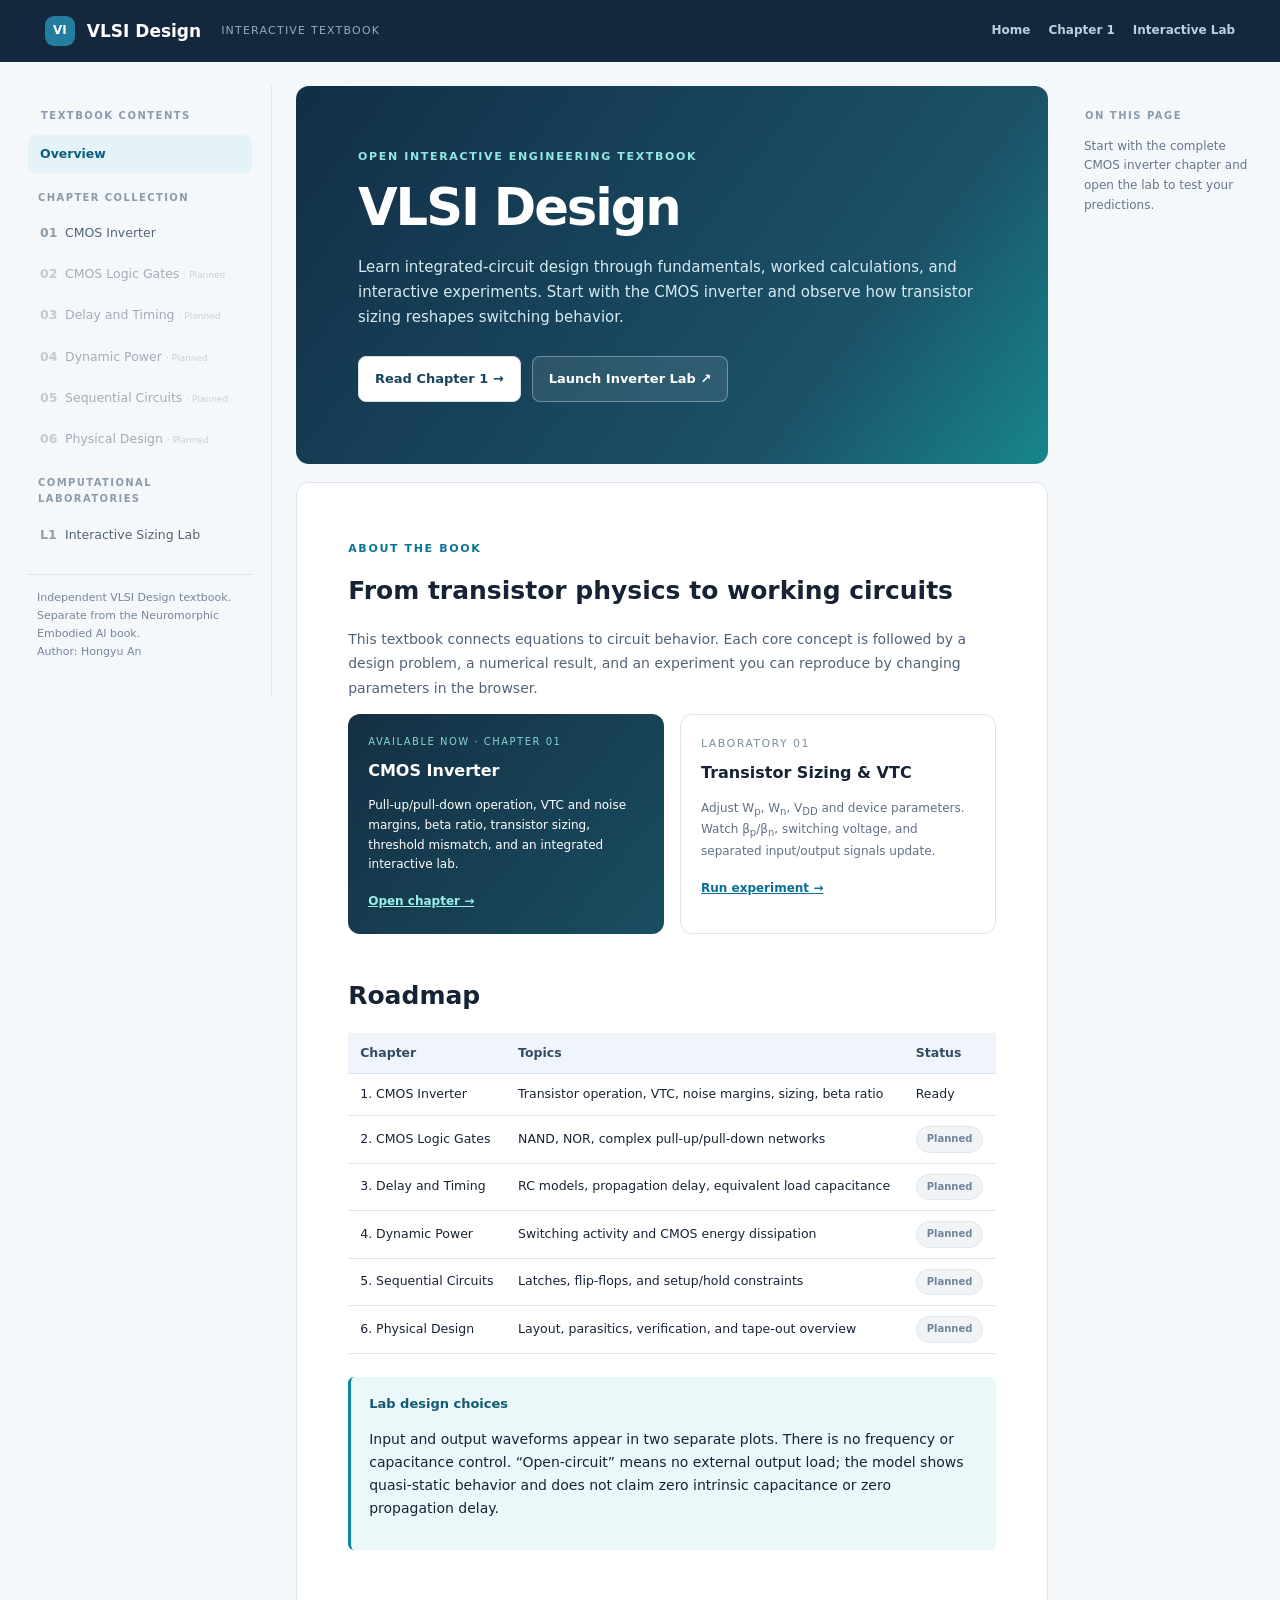
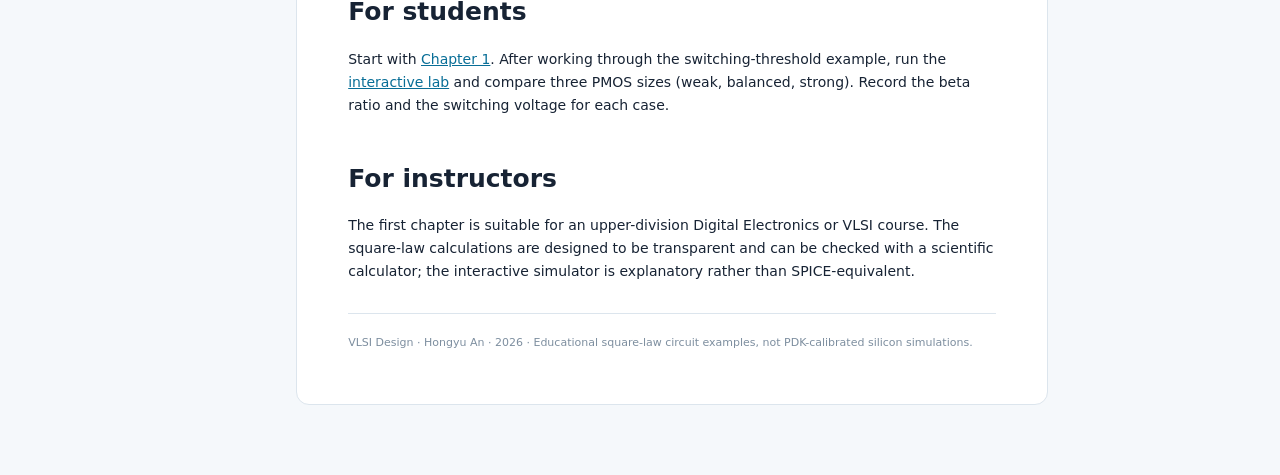
==== index.html @ e8bb067f "Publish CMOS Inverter interactive textbook and Pages deployment workflow" ====
<!doctype html><html lang="en"><head><meta charset="utf-8"><meta name="viewport" content="width=device-width, initial-scale=1"><meta name="description" content="VLSI Design: a free, interactive textbook by Hongyu An. CMOS inverter fundamentals, transistor sizing, VTC, and an interactive lab."><title>VLSI Design</title><link rel="stylesheet" href="assets/book.css"></head><body><header class="site-head"><a class="brand" href="index.html"><span class="logo">VI</span>VLSI Design</a><span class="strap">Interactive Textbook</span><nav class="topnav"><a href="index.html">Home</a><a href="chapters/01-cmos-inverter.html">Chapter 1</a><a href="labs/cmos-inverter.html">Interactive Lab</a></nav></header><div class="shell"><nav class="sidebar" aria-label="Book chapters"><div class="eyebrow">Textbook Contents</div><div class="book-nav"><a class="active" href="index.html">Overview</a><div class="nav-label">Chapter collection</div><a class="" href="chapters/01-cmos-inverter.html"><span class="nav-number">01</span>CMOS Inverter</a><a class="disabled" title="Planned chapter"><span class="nav-number">02</span>CMOS Logic Gates <span style="font-size:9px;color:#9ba8b7">· Planned</span></a><a class="disabled" title="Planned chapter"><span class="nav-number">03</span>Delay and Timing <span style="font-size:9px;color:#9ba8b7">· Planned</span></a><a class="disabled" title="Planned chapter"><span class="nav-number">04</span>Dynamic Power <span style="font-size:9px;color:#9ba8b7">· Planned</span></a><a class="disabled" title="Planned chapter"><span class="nav-number">05</span>Sequential Circuits <span style="font-size:9px;color:#9ba8b7">· Planned</span></a><a class="disabled" title="Planned chapter"><span class="nav-number">06</span>Physical Design <span style="font-size:9px;color:#9ba8b7">· Planned</span></a><div class="nav-label">Computational laboratories</div><a class="" href="labs/cmos-inverter.html"><span class="nav-number">L1</span>Interactive Sizing Lab</a></div><div class="side-note">Independent VLSI Design textbook. Separate from the Neuromorphic Embodied AI book.<br>Author: Hongyu An</div></nav><main class="content">
<section class="hero"><div class="eyebrow">Open interactive engineering textbook</div><h1>VLSI Design</h1><p>Learn integrated-circuit design through fundamentals, worked calculations, and interactive experiments. Start with the CMOS inverter and observe how transistor sizing reshapes switching behavior.</p><div class="hero-actions"><a class="link-button light" href="chapters/01-cmos-inverter.html">Read Chapter 1 →</a><a class="link-button soft" href="labs/cmos-inverter.html">Launch Inverter Lab ↗</a></div></section>
<section class="paper" style="margin-top:18px"><span class="eyebrow">About the book</span><h2 style="margin-top:10px">From transistor physics to working circuits</h2><p class="lead">This textbook connects equations to circuit behavior. Each core concept is followed by a design problem, a numerical result, and an experiment you can reproduce by changing parameters in the browser.</p>
<div class="columns"><div class="topic-card accent-card"><div class="tag">AVAILABLE NOW · CHAPTER 01</div><h3>CMOS Inverter</h3><p>Pull-up/pull-down operation, VTC and noise margins, beta ratio, transistor sizing, threshold mismatch, and an integrated interactive lab.</p><a href="chapters/01-cmos-inverter.html">Open chapter →</a></div><div class="topic-card"><div class="label">LABORATORY 01</div><h3>Transistor Sizing &amp; VTC</h3><p>Adjust W<sub>p</sub>, W<sub>n</sub>, V<sub>DD</sub> and device parameters. Watch β<sub>p</sub>/β<sub>n</sub>, switching voltage, and separated input/output signals update.</p><a href="labs/cmos-inverter.html">Run experiment →</a></div></div>
<h2>Roadmap</h2><table><thead><tr><th>Chapter</th><th>Topics</th><th>Status</th></tr></thead><tbody><tr><td>1. CMOS Inverter</td><td>Transistor operation, VTC, noise margins, sizing, beta ratio</td><td><span class="current">Ready</span></td></tr><tr><td>2. CMOS Logic Gates</td><td>NAND, NOR, complex pull-up/pull-down networks</td><td><span class="pill pending">Planned</span></td></tr><tr><td>3. Delay and Timing</td><td>RC models, propagation delay, equivalent load capacitance</td><td><span class="pill pending">Planned</span></td></tr><tr><td>4. Dynamic Power</td><td>Switching activity and CMOS energy dissipation</td><td><span class="pill pending">Planned</span></td></tr><tr><td>5. Sequential Circuits</td><td>Latches, flip-flops, and setup/hold constraints</td><td><span class="pill pending">Planned</span></td></tr><tr><td>6. Physical Design</td><td>Layout, parasitics, verification, and tape-out overview</td><td><span class="pill pending">Planned</span></td></tr></tbody></table>
<div class="callout"><strong>Lab design choices</strong><p>Input and output waveforms appear in two separate plots. There is no frequency or capacitance control. “Open-circuit” means no external output load; the model shows quasi-static behavior and does not claim zero intrinsic capacitance or zero propagation delay.</p></div>
<h2>For students</h2><p>Start with <a href="chapters/01-cmos-inverter.html">Chapter 1</a>. After working through the switching-threshold example, run the <a href="labs/cmos-inverter.html">interactive lab</a> and compare three PMOS sizes (weak, balanced, strong). Record the beta ratio and the switching voltage for each case.</p>
<h2>For instructors</h2><p>The first chapter is suitable for an upper-division Digital Electronics or VLSI course. The square-law calculations are designed to be transparent and can be checked with a scientific calculator; the interactive simulator is explanatory rather than SPICE-equivalent.</p>
<div class="footer">VLSI Design · Hongyu An · 2026 · Educational square-law circuit examples, not PDK-calibrated silicon simulations.</div></section></main><aside class="page-toc"><div class="eyebrow">On this page</div><p class="muted" style="font-size:12px;padding-left:12px">Start with the complete CMOS inverter chapter and open the lab to test your predictions.</p></aside></div></body></html>
---- assets/book.css ----
:root{--ink:#172334;--muted:#66768b;--line:#dce5ed;--navy:#13283e;--accent:#0b7495;--blue:#2563eb;--bg:#f5f8fb;--max:1510px}
*{box-sizing:border-box}html{scroll-behavior:smooth}body{margin:0;background:var(--bg);color:var(--ink);font-family:Inter,ui-sans-serif,system-ui,-apple-system,Segoe UI,Arial,sans-serif;line-height:1.65}a{color:#086e97}button{font-family:inherit;cursor:pointer}
header.site-head{height:62px;background:var(--navy);color:#fff;display:flex;align-items:center;gap:20px;padding:0 clamp(17px,3.5vw,52px);position:sticky;top:0;z-index:30}header .brand{text-decoration:none;color:#fff;display:flex;gap:12px;align-items:center;font-size:17px;font-weight:780}header .logo{width:30px;height:30px;background:#237d9e;border-radius:9px;display:grid;place-items:center;color:white;font-size:12px}header .strap{color:#91adbf;font-size:11px;letter-spacing:.11em;text-transform:uppercase}header .topnav{margin-left:auto;display:flex;gap:18px}header .topnav a{color:#b9d1dd;font-size:12px;font-weight:650;text-decoration:none}
.shell{max-width:var(--max);margin:auto;display:grid;grid-template-columns:244px minmax(0,1fr) 180px;gap:24px;padding:24px 28px 70px}.sidebar{border-right:1px solid var(--line);padding:10px 19px 20px 0;position:sticky;top:85px;align-self:start;max-height:calc(100vh - 105px);overflow:auto}.sidebar .eyebrow,.page-toc .eyebrow{font-size:10px;text-transform:uppercase;color:#8a9bad;letter-spacing:.15em;font-weight:850;padding-left:13px;margin:12px 0 10px}.book-nav{display:flex;flex-direction:column;gap:3px}.book-nav a{font-size:12.5px;color:#516375;text-decoration:none;padding:10px 12px;border-radius:8px;line-height:1.45}.book-nav a.active{color:#0a5f81;background:#e4f3f7;font-weight:780}.book-nav a.disabled{opacity:.5;cursor:default}.nav-number{display:inline-block;min-width:25px;font-weight:750;color:#8e9fae}.nav-label{font-size:10px;color:#8c9baa;margin:14px 10px 5px;text-transform:uppercase;font-weight:800;letter-spacing:.14em}.side-note{border-top:1px solid var(--line);font-size:11px;color:#75869b;margin-top:20px;padding:14px 9px}.page-toc{position:sticky;top:85px;align-self:start;padding:10px 0;max-height:calc(100vh - 105px);overflow:auto}.page-toc a{display:block;color:#78889b;text-decoration:none;font-size:11.5px;padding:7px 7px 7px 12px;border-left:2px solid #dde5eb}
.content{min-width:0}.paper{background:#fff;border:1px solid var(--line);border-radius:13px;padding:clamp(24px,4vw,56px)}.eyebrow{color:var(--accent);font-size:11px;letter-spacing:.15em;text-transform:uppercase;font-weight:850}.content h1{font-size:clamp(29px,3.2vw,44px);letter-spacing:-.04em;line-height:1.17;margin:12px 0 17px}.content h2{margin:41px 0 15px;font-size:25px;scroll-margin-top:90px}.content h3{font-size:18px;margin:26px 0 11px}.lead{font-size:17px;line-height:1.75;color:#516378}.content p{font-size:14px}.content li{font-size:13.5px;margin-bottom:7px}.muted{color:var(--muted)}.label{font-size:11px;letter-spacing:.13em;text-transform:uppercase;color:#7890a0}.pill{display:inline-block;background:#eaf7f2;color:#067a63;border:1px solid #d0ecdf;border-radius:30px;padding:4px 10px;font-size:10px;font-weight:800}.pending{background:#f1f4f7;color:#718398;border-color:#dfe6ed}.callout{background:#ebf8fa;border-left:3px solid #0b87a2;padding:16px 18px;border-radius:6px;margin:23px 0;font-size:13px}.callout strong{display:block;color:#125a70}.note{background:#f7f9fb;border:1px solid var(--line);padding:15px 18px;border-radius:10px;margin:22px 0}.columns{display:grid;grid-template-columns:1fr 1fr;gap:16px}.topic-card{background:#fff;border:1px solid var(--line);border-radius:12px;padding:20px}.topic-card h3{font-size:16px;margin:7px 0}.topic-card p{color:#617185;font-size:12px}.topic-card a{font-weight:750;font-size:12px}.accent-card{background:linear-gradient(130deg,#152f44,#194e60);color:white;border:0}.accent-card h3,.accent-card p{color:#fff}.accent-card .tag{color:#80d6d4;font-size:10px;letter-spacing:.15em}.accent-card a{color:#98f0e9}
table{width:100%;border-collapse:collapse;margin:17px 0 23px;font-size:12.5px}thead{background:#eff5fa}th{text-align:left;color:#324c61}th,td{padding:10px 12px;border-bottom:1px solid var(--line)}.mathbox{margin:20px 0;background:#f7fafc;padding:15px 14px;border:1px solid var(--line);border-radius:9px;overflow-x:auto}.mathbox math{font-family:Cambria Math,STIX Two Math,serif;font-size:18px;display:block;white-space:nowrap}.mathbox .equation-id{font-size:10px;color:#8091a4;text-align:right}.mathline{font-family:Cambria Math,Georgia,serif;font-size:20px;color:#20364b;line-height:2;white-space:nowrap;overflow:auto}.formula-actions{display:flex;align-items:center;justify-content:space-between;gap:12px}.small-btn{padding:7px 9px;background:white;color:#096d8a;border:1px solid #c7dce6;border-radius:7px;font-size:11px;font-weight:750}.stat-row{display:grid;grid-template-columns:repeat(3,1fr);gap:11px}.stat{background:white;border:1px solid #d6e4ea;border-radius:11px;padding:14px}.stat .n{font-size:23px;color:#0d647f;font-weight:830}.stat .k{font-size:10px;color:#667b8e;font-weight:700}.schematic{max-width:460px;width:100%;height:auto;display:block;margin:0 auto}.activity{border:1px solid #ccdee7;border-radius:13px;background:#fff;overflow:hidden;margin:22px 0}.activity-head{background:#e8f4f8;padding:15px 20px;display:flex;justify-content:space-between;align-items:center}.activity-head h3{margin:0;font-size:15px}.activity iframe{width:100%;height:930px;border:0;display:block;background:#fff}.refs{border-top:1px solid var(--line);padding-top:16px;font-size:12px;color:#6b7989}.footer{font-size:11px;color:#7d8e9f;margin-top:30px;padding-top:20px;border-top:1px solid var(--line)}.link-button{display:inline-flex;align-items:center;gap:8px;padding:11px 16px;background:#0b7390;color:#fff;text-decoration:none;font-weight:760;font-size:13px;border-radius:8px}.link-button.light{background:#edf4f8;color:#165770;border:1px solid #d2e1eb}.hero{background:linear-gradient(127deg,#122e46,#1b5268 72%,#17868d);border-radius:13px;padding:clamp(30px,5vw,62px);color:white}.hero .eyebrow{color:#95e7e3}.hero h1{font-size:clamp(32px,4vw,53px)}.hero p{color:#d6eaf0;font-size:15px}.hero-actions{display:flex;gap:11px;flex-wrap:wrap;margin-top:27px}.hero .light{background:white;color:#17445c}.hero .soft{background:#ffffff18;color:white;border:1px solid #ffffff54}
@media(max-width:1100px){.shell{grid-template-columns:220px minmax(0,1fr);padding:20px}.page-toc{display:none}.columns{grid-template-columns:1fr}.activity iframe{height:1110px}}@media(max-width:750px){header .strap,header .topnav{display:none}.shell{display:block;padding:12px}.sidebar{position:static;max-height:none;overflow:visible;border:0;margin-bottom:10px;padding:0}.book-nav{flex-direction:row;overflow-x:auto;white-space:nowrap}.book-nav .nav-label,.sidebar .eyebrow,.side-note{display:none}.paper{padding:20px}.activity iframe{height:1490px}.stat-row{grid-template-columns:1fr}.hero{padding:28px 22px}}
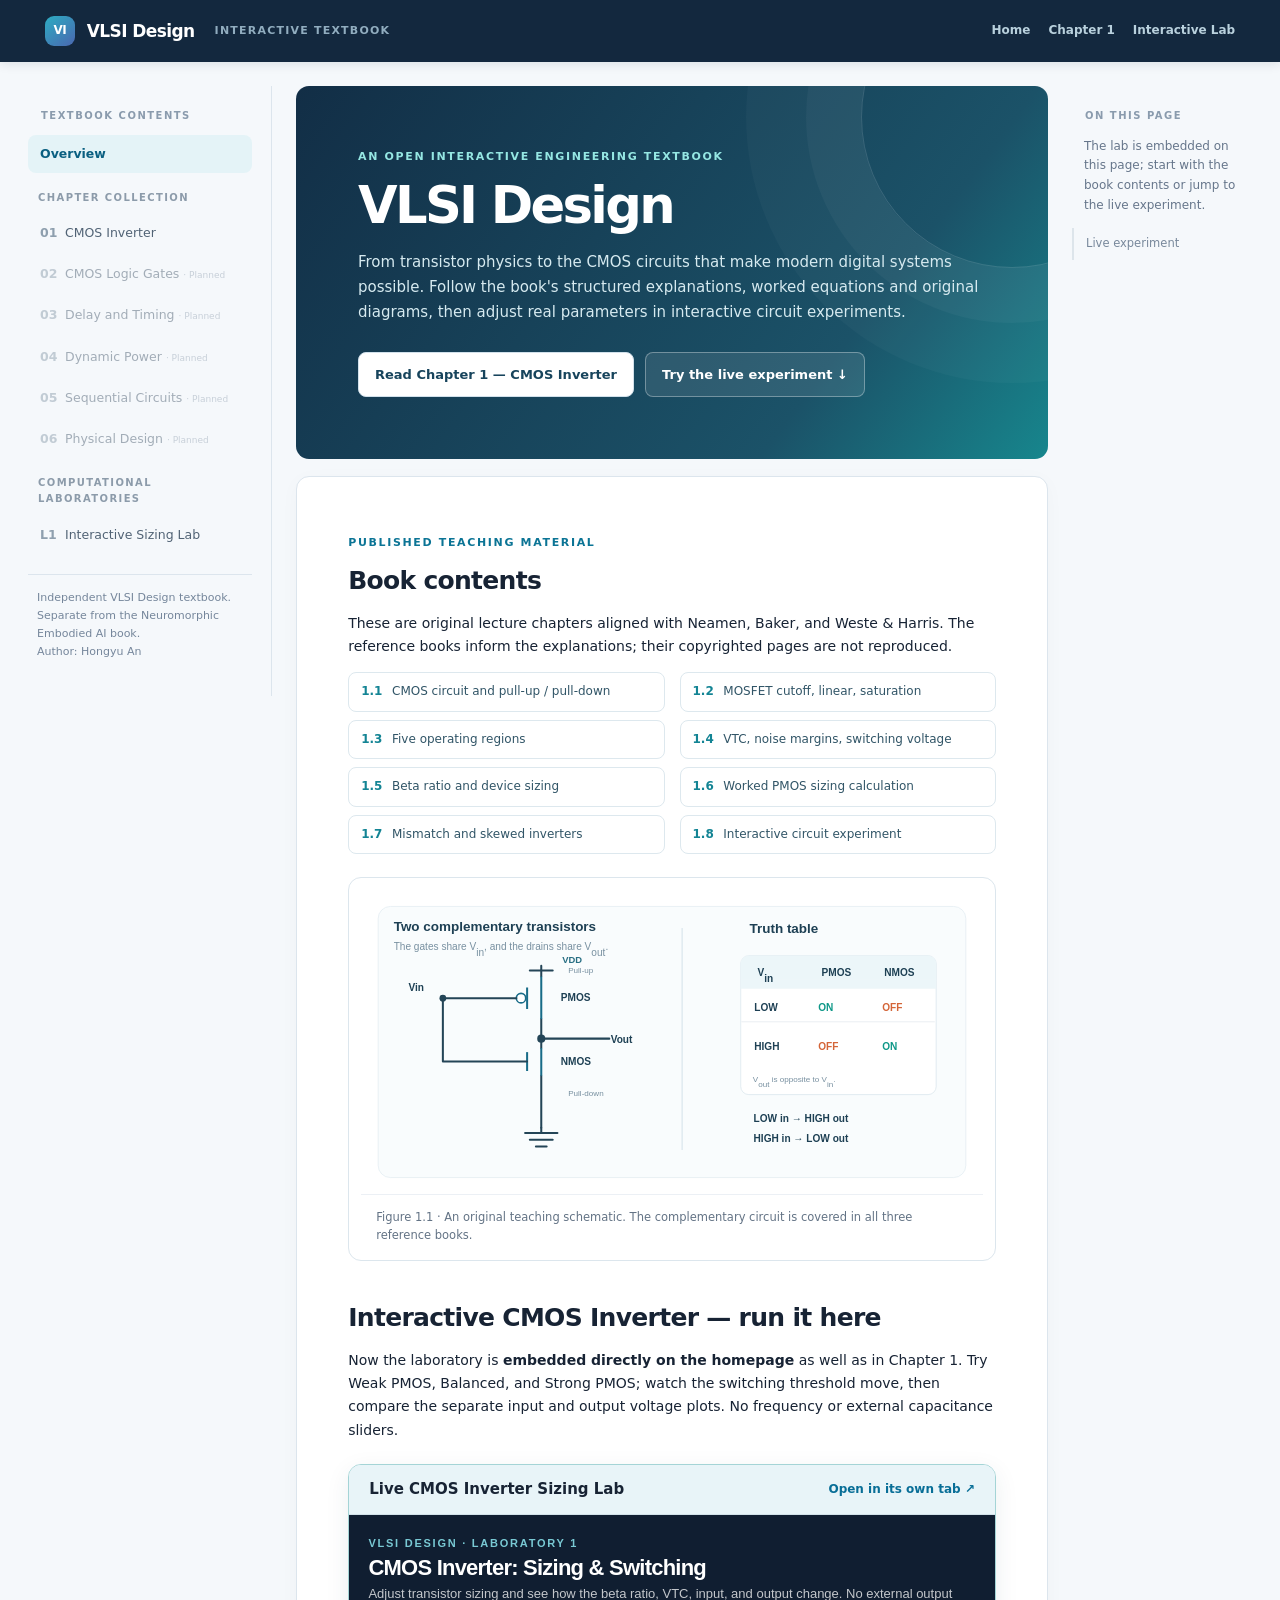
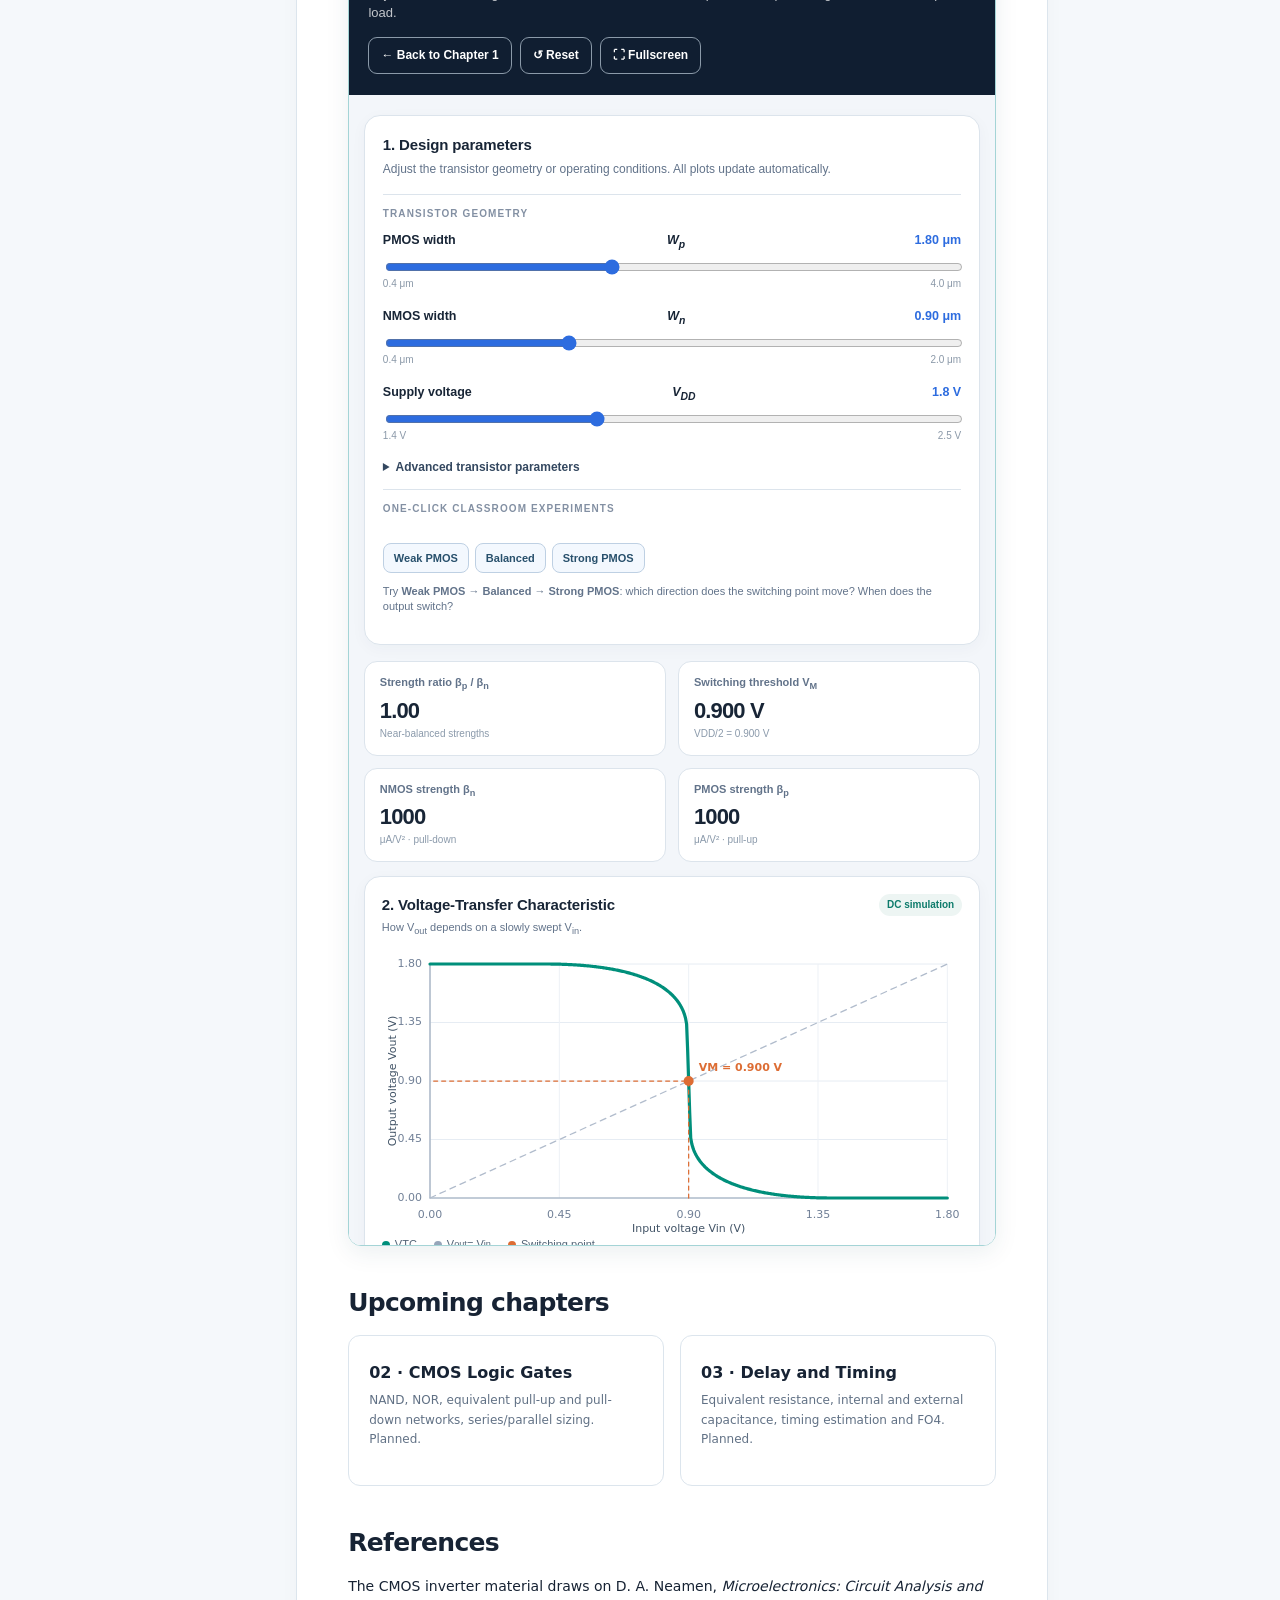
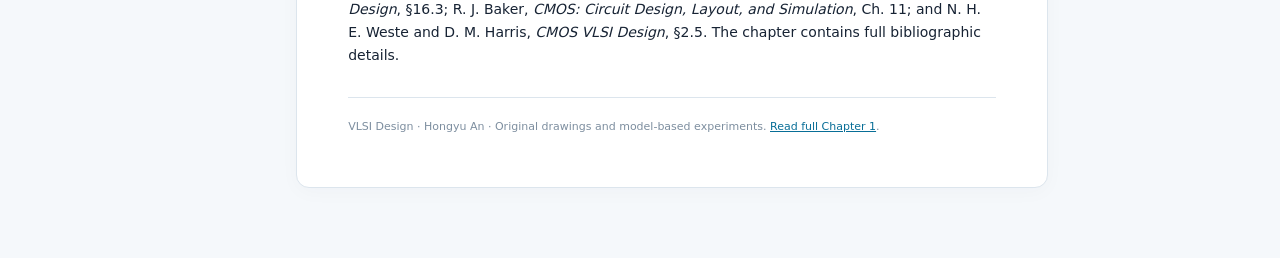
==== commit 60b38096: "Expand CMOS Inverter chapter from three references with original figures and inline interactive lab" ====
--- a/index.html
+++ b/index.html
@@ -1,9 +1,8 @@
-<!doctype html><html lang="en"><head><meta charset="utf-8"><meta name="viewport" content="width=device-width, initial-scale=1"><meta name="description" content="VLSI Design: a free, interactive textbook by Hongyu An. CMOS inverter fundamentals, transistor sizing, VTC, and an interactive lab."><title>VLSI Design</title><link rel="stylesheet" href="assets/book.css"></head><body><header class="site-head"><a class="brand" href="index.html"><span class="logo">VI</span>VLSI Design</a><span class="strap">Interactive Textbook</span><nav class="topnav"><a href="index.html">Home</a><a href="chapters/01-cmos-inverter.html">Chapter 1</a><a href="labs/cmos-inverter.html">Interactive Lab</a></nav></header><div class="shell"><nav class="sidebar" aria-label="Book chapters"><div class="eyebrow">Textbook Contents</div><div class="book-nav"><a class="active" href="index.html">Overview</a><div class="nav-label">Chapter collection</div><a class="" href="chapters/01-cmos-inverter.html"><span class="nav-number">01</span>CMOS Inverter</a><a class="disabled" title="Planned chapter"><span class="nav-number">02</span>CMOS Logic Gates <span style="font-size:9px;color:#9ba8b7">· Planned</span></a><a class="disabled" title="Planned chapter"><span class="nav-number">03</span>Delay and Timing <span style="font-size:9px;color:#9ba8b7">· Planned</span></a><a class="disabled" title="Planned chapter"><span class="nav-number">04</span>Dynamic Power <span style="font-size:9px;color:#9ba8b7">· Planned</span></a><a class="disabled" title="Planned chapter"><span class="nav-number">05</span>Sequential Circuits <span style="font-size:9px;color:#9ba8b7">· Planned</span></a><a class="disabled" title="Planned chapter"><span class="nav-number">06</span>Physical Design <span style="font-size:9px;color:#9ba8b7">· Planned</span></a><div class="nav-label">Computational laboratories</div><a class="" href="labs/cmos-inverter.html"><span class="nav-number">L1</span>Interactive Sizing Lab</a></div><div class="side-note">Independent VLSI Design textbook. Separate from the Neuromorphic Embodied AI book.<br>Author: Hongyu An</div></nav><main class="content">
-<section class="hero"><div class="eyebrow">Open interactive engineering textbook</div><h1>VLSI Design</h1><p>Learn integrated-circuit design through fundamentals, worked calculations, and interactive experiments. Start with the CMOS inverter and observe how transistor sizing reshapes switching behavior.</p><div class="hero-actions"><a class="link-button light" href="chapters/01-cmos-inverter.html">Read Chapter 1 →</a><a class="link-button soft" href="labs/cmos-inverter.html">Launch Inverter Lab ↗</a></div></section>
-<section class="paper" style="margin-top:18px"><span class="eyebrow">About the book</span><h2 style="margin-top:10px">From transistor physics to working circuits</h2><p class="lead">This textbook connects equations to circuit behavior. Each core concept is followed by a design problem, a numerical result, and an experiment you can reproduce by changing parameters in the browser.</p>
-<div class="columns"><div class="topic-card accent-card"><div class="tag">AVAILABLE NOW · CHAPTER 01</div><h3>CMOS Inverter</h3><p>Pull-up/pull-down operation, VTC and noise margins, beta ratio, transistor sizing, threshold mismatch, and an integrated interactive lab.</p><a href="chapters/01-cmos-inverter.html">Open chapter →</a></div><div class="topic-card"><div class="label">LABORATORY 01</div><h3>Transistor Sizing &amp; VTC</h3><p>Adjust W<sub>p</sub>, W<sub>n</sub>, V<sub>DD</sub> and device parameters. Watch β<sub>p</sub>/β<sub>n</sub>, switching voltage, and separated input/output signals update.</p><a href="labs/cmos-inverter.html">Run experiment →</a></div></div>
-<h2>Roadmap</h2><table><thead><tr><th>Chapter</th><th>Topics</th><th>Status</th></tr></thead><tbody><tr><td>1. CMOS Inverter</td><td>Transistor operation, VTC, noise margins, sizing, beta ratio</td><td><span class="current">Ready</span></td></tr><tr><td>2. CMOS Logic Gates</td><td>NAND, NOR, complex pull-up/pull-down networks</td><td><span class="pill pending">Planned</span></td></tr><tr><td>3. Delay and Timing</td><td>RC models, propagation delay, equivalent load capacitance</td><td><span class="pill pending">Planned</span></td></tr><tr><td>4. Dynamic Power</td><td>Switching activity and CMOS energy dissipation</td><td><span class="pill pending">Planned</span></td></tr><tr><td>5. Sequential Circuits</td><td>Latches, flip-flops, and setup/hold constraints</td><td><span class="pill pending">Planned</span></td></tr><tr><td>6. Physical Design</td><td>Layout, parasitics, verification, and tape-out overview</td><td><span class="pill pending">Planned</span></td></tr></tbody></table>
-<div class="callout"><strong>Lab design choices</strong><p>Input and output waveforms appear in two separate plots. There is no frequency or capacitance control. “Open-circuit” means no external output load; the model shows quasi-static behavior and does not claim zero intrinsic capacitance or zero propagation delay.</p></div>
-<h2>For students</h2><p>Start with <a href="chapters/01-cmos-inverter.html">Chapter 1</a>. After working through the switching-threshold example, run the <a href="labs/cmos-inverter.html">interactive lab</a> and compare three PMOS sizes (weak, balanced, strong). Record the beta ratio and the switching voltage for each case.</p>
-<h2>For instructors</h2><p>The first chapter is suitable for an upper-division Digital Electronics or VLSI course. The square-law calculations are designed to be transparent and can be checked with a scientific calculator; the interactive simulator is explanatory rather than SPICE-equivalent.</p>
-<div class="footer">VLSI Design · Hongyu An · 2026 · Educational square-law circuit examples, not PDK-calibrated silicon simulations.</div></section></main><aside class="page-toc"><div class="eyebrow">On this page</div><p class="muted" style="font-size:12px;padding-left:12px">Start with the complete CMOS inverter chapter and open the lab to test your predictions.</p></aside></div></body></html>+<!doctype html><html lang="en"><head><meta charset="utf-8"><meta name="viewport" content="width=device-width, initial-scale=1"><meta name="description" content="VLSI Design: a free, interactive textbook by Hongyu An. CMOS inverter fundamentals, transistor sizing, VTC, and an interactive lab."><title>VLSI Design</title><link rel="stylesheet" href="assets/book.css"></head><body><header class="site-head"><a class="brand" href="index.html"><span class="logo">VI</span>VLSI Design</a><span class="strap">Interactive Textbook</span><nav class="topnav"><a href="index.html">Home</a><a href="chapters/01-cmos-inverter.html">Chapter 1</a><a href="labs/cmos-inverter.html">Interactive Lab</a></nav></header><div class="shell"><nav class="sidebar" aria-label="Book chapters"><div class="eyebrow">Textbook Contents</div><div class="book-nav"><a class="active" href="index.html">Overview</a><div class="nav-label">Chapter collection</div><a class="" href="chapters/01-cmos-inverter.html"><span class="nav-number">01</span>CMOS Inverter</a><a class="disabled" title="Planned chapter"><span class="nav-number">02</span>CMOS Logic Gates <span style="font-size:9px;color:#9ba8b7">· Planned</span></a><a class="disabled" title="Planned chapter"><span class="nav-number">03</span>Delay and Timing <span style="font-size:9px;color:#9ba8b7">· Planned</span></a><a class="disabled" title="Planned chapter"><span class="nav-number">04</span>Dynamic Power <span style="font-size:9px;color:#9ba8b7">· Planned</span></a><a class="disabled" title="Planned chapter"><span class="nav-number">05</span>Sequential Circuits <span style="font-size:9px;color:#9ba8b7">· Planned</span></a><a class="disabled" title="Planned chapter"><span class="nav-number">06</span>Physical Design <span style="font-size:9px;color:#9ba8b7">· Planned</span></a><div class="nav-label">Computational laboratories</div><a class="" href="labs/cmos-inverter.html"><span class="nav-number">L1</span>Interactive Sizing Lab</a></div><div class="side-note">Independent VLSI Design textbook. Separate from the Neuromorphic Embodied AI book.<br>Author: Hongyu An</div></nav><main class="content"><div class="hero"><div class="eyebrow">An open interactive engineering textbook</div><h1>VLSI Design</h1><p>From transistor physics to the CMOS circuits that make modern digital systems possible. Follow the book's structured explanations, worked equations and original diagrams, then adjust real parameters in interactive circuit experiments.</p><div class="hero-actions"><a class="link-button light" href="chapters/01-cmos-inverter.html">Read Chapter 1 — CMOS Inverter</a><a class="link-button soft" href="#live-lab">Try the live experiment ↓</a></div></div>
+<section class="paper" style="margin-top:17px"><span class="eyebrow">Published teaching material</span><h2 style="margin-top:10px">Book contents</h2><p>These are original lecture chapters aligned with Neamen, Baker, and Weste &amp; Harris. The reference books inform the explanations; their copyrighted pages are not reproduced.</p>
+<div class="contents-cards"><a class="subject-link" href="chapters/01-cmos-inverter.html#logic"><span>1.1</span> CMOS circuit and pull-up / pull-down</a><a class="subject-link" href="chapters/01-cmos-inverter.html#model"><span>1.2</span> MOSFET cutoff, linear, saturation</a><a class="subject-link" href="chapters/01-cmos-inverter.html#regions"><span>1.3</span> Five operating regions</a><a class="subject-link" href="chapters/01-cmos-inverter.html#vtc"><span>1.4</span> VTC, noise margins, switching voltage</a><a class="subject-link" href="chapters/01-cmos-inverter.html#sizing"><span>1.5</span> Beta ratio and device sizing</a><a class="subject-link" href="chapters/01-cmos-inverter.html#worked"><span>1.6</span> Worked PMOS sizing calculation</a><a class="subject-link" href="chapters/01-cmos-inverter.html#skew"><span>1.7</span> Mismatch and skewed inverters</a><a class="subject-link" href="chapters/01-cmos-inverter.html#lab"><span>1.8</span> Interactive circuit experiment</a></div>
+<figure class="textbook-figure"><img src="assets/figures/fig-1-cmos-schematic.svg" alt="Original CMOS inverter schematic with truth table" loading="eager"><figcaption>Figure 1.1 · An original teaching schematic. The complementary circuit is covered in all three reference books.</figcaption></figure>
+<h2 id="live-lab">Interactive CMOS Inverter — run it here</h2><p>Now the laboratory is <b>embedded directly on the homepage</b> as well as in Chapter 1. Try Weak PMOS, Balanced, and Strong PMOS; watch the switching threshold move, then compare the separate input and output voltage plots. No frequency or external capacitance sliders.</p>
+<div class="activity activity-expanded"><div class="activity-head"><h3>Live CMOS Inverter Sizing Lab</h3><a href="labs/cmos-inverter.html" target="_blank" rel="noopener">Open in its own tab ↗</a></div><iframe src="labs/cmos-inverter.html" loading="eager" title="Embedded live CMOS inverter lab" scrolling="yes" allowfullscreen></iframe></div>
+<h2>Upcoming chapters</h2><div class="columns"><div class="topic-card"><h3>02 · CMOS Logic Gates</h3><p>NAND, NOR, equivalent pull-up and pull-down networks, series/parallel sizing. Planned.</p></div><div class="topic-card"><h3>03 · Delay and Timing</h3><p>Equivalent resistance, internal and external capacitance, timing estimation and FO4. Planned.</p></div></div>
+<h2>References</h2><p>The CMOS inverter material draws on D. A. Neamen, <i>Microelectronics: Circuit Analysis and Design</i>, §16.3; R. J. Baker, <i>CMOS: Circuit Design, Layout, and Simulation</i>, Ch. 11; and N. H. E. Weste and D. M. Harris, <i>CMOS VLSI Design</i>, §2.5. The chapter contains full bibliographic details.</p><div class="footer">VLSI Design · Hongyu An · Original drawings and model-based experiments. <a href="chapters/01-cmos-inverter.html">Read full Chapter 1</a>.</div></section></main><aside class="page-toc"><div class="eyebrow">On this page</div><p class="muted" style="font-size:12px;padding-left:12px">The lab is embedded on this page; start with the book contents or jump to the live experiment.</p><a href="#live-lab">Live experiment</a></aside></div></body></html>
--- a/assets/book.css
+++ b/assets/book.css
@@ -1,7 +1,21 @@
-:root{--ink:#172334;--muted:#66768b;--line:#dce5ed;--navy:#13283e;--accent:#0b7495;--blue:#2563eb;--bg:#f5f8fb;--max:1510px}
-*{box-sizing:border-box}html{scroll-behavior:smooth}body{margin:0;background:var(--bg);color:var(--ink);font-family:Inter,ui-sans-serif,system-ui,-apple-system,Segoe UI,Arial,sans-serif;line-height:1.65}a{color:#086e97}button{font-family:inherit;cursor:pointer}
-header.site-head{height:62px;background:var(--navy);color:#fff;display:flex;align-items:center;gap:20px;padding:0 clamp(17px,3.5vw,52px);position:sticky;top:0;z-index:30}header .brand{text-decoration:none;color:#fff;display:flex;gap:12px;align-items:center;font-size:17px;font-weight:780}header .logo{width:30px;height:30px;background:#237d9e;border-radius:9px;display:grid;place-items:center;color:white;font-size:12px}header .strap{color:#91adbf;font-size:11px;letter-spacing:.11em;text-transform:uppercase}header .topnav{margin-left:auto;display:flex;gap:18px}header .topnav a{color:#b9d1dd;font-size:12px;font-weight:650;text-decoration:none}
-.shell{max-width:var(--max);margin:auto;display:grid;grid-template-columns:244px minmax(0,1fr) 180px;gap:24px;padding:24px 28px 70px}.sidebar{border-right:1px solid var(--line);padding:10px 19px 20px 0;position:sticky;top:85px;align-self:start;max-height:calc(100vh - 105px);overflow:auto}.sidebar .eyebrow,.page-toc .eyebrow{font-size:10px;text-transform:uppercase;color:#8a9bad;letter-spacing:.15em;font-weight:850;padding-left:13px;margin:12px 0 10px}.book-nav{display:flex;flex-direction:column;gap:3px}.book-nav a{font-size:12.5px;color:#516375;text-decoration:none;padding:10px 12px;border-radius:8px;line-height:1.45}.book-nav a.active{color:#0a5f81;background:#e4f3f7;font-weight:780}.book-nav a.disabled{opacity:.5;cursor:default}.nav-number{display:inline-block;min-width:25px;font-weight:750;color:#8e9fae}.nav-label{font-size:10px;color:#8c9baa;margin:14px 10px 5px;text-transform:uppercase;font-weight:800;letter-spacing:.14em}.side-note{border-top:1px solid var(--line);font-size:11px;color:#75869b;margin-top:20px;padding:14px 9px}.page-toc{position:sticky;top:85px;align-self:start;padding:10px 0;max-height:calc(100vh - 105px);overflow:auto}.page-toc a{display:block;color:#78889b;text-decoration:none;font-size:11.5px;padding:7px 7px 7px 12px;border-left:2px solid #dde5eb}
-.content{min-width:0}.paper{background:#fff;border:1px solid var(--line);border-radius:13px;padding:clamp(24px,4vw,56px)}.eyebrow{color:var(--accent);font-size:11px;letter-spacing:.15em;text-transform:uppercase;font-weight:850}.content h1{font-size:clamp(29px,3.2vw,44px);letter-spacing:-.04em;line-height:1.17;margin:12px 0 17px}.content h2{margin:41px 0 15px;font-size:25px;scroll-margin-top:90px}.content h3{font-size:18px;margin:26px 0 11px}.lead{font-size:17px;line-height:1.75;color:#516378}.content p{font-size:14px}.content li{font-size:13.5px;margin-bottom:7px}.muted{color:var(--muted)}.label{font-size:11px;letter-spacing:.13em;text-transform:uppercase;color:#7890a0}.pill{display:inline-block;background:#eaf7f2;color:#067a63;border:1px solid #d0ecdf;border-radius:30px;padding:4px 10px;font-size:10px;font-weight:800}.pending{background:#f1f4f7;color:#718398;border-color:#dfe6ed}.callout{background:#ebf8fa;border-left:3px solid #0b87a2;padding:16px 18px;border-radius:6px;margin:23px 0;font-size:13px}.callout strong{display:block;color:#125a70}.note{background:#f7f9fb;border:1px solid var(--line);padding:15px 18px;border-radius:10px;margin:22px 0}.columns{display:grid;grid-template-columns:1fr 1fr;gap:16px}.topic-card{background:#fff;border:1px solid var(--line);border-radius:12px;padding:20px}.topic-card h3{font-size:16px;margin:7px 0}.topic-card p{color:#617185;font-size:12px}.topic-card a{font-weight:750;font-size:12px}.accent-card{background:linear-gradient(130deg,#152f44,#194e60);color:white;border:0}.accent-card h3,.accent-card p{color:#fff}.accent-card .tag{color:#80d6d4;font-size:10px;letter-spacing:.15em}.accent-card a{color:#98f0e9}
-table{width:100%;border-collapse:collapse;margin:17px 0 23px;font-size:12.5px}thead{background:#eff5fa}th{text-align:left;color:#324c61}th,td{padding:10px 12px;border-bottom:1px solid var(--line)}.mathbox{margin:20px 0;background:#f7fafc;padding:15px 14px;border:1px solid var(--line);border-radius:9px;overflow-x:auto}.mathbox math{font-family:Cambria Math,STIX Two Math,serif;font-size:18px;display:block;white-space:nowrap}.mathbox .equation-id{font-size:10px;color:#8091a4;text-align:right}.mathline{font-family:Cambria Math,Georgia,serif;font-size:20px;color:#20364b;line-height:2;white-space:nowrap;overflow:auto}.formula-actions{display:flex;align-items:center;justify-content:space-between;gap:12px}.small-btn{padding:7px 9px;background:white;color:#096d8a;border:1px solid #c7dce6;border-radius:7px;font-size:11px;font-weight:750}.stat-row{display:grid;grid-template-columns:repeat(3,1fr);gap:11px}.stat{background:white;border:1px solid #d6e4ea;border-radius:11px;padding:14px}.stat .n{font-size:23px;color:#0d647f;font-weight:830}.stat .k{font-size:10px;color:#667b8e;font-weight:700}.schematic{max-width:460px;width:100%;height:auto;display:block;margin:0 auto}.activity{border:1px solid #ccdee7;border-radius:13px;background:#fff;overflow:hidden;margin:22px 0}.activity-head{background:#e8f4f8;padding:15px 20px;display:flex;justify-content:space-between;align-items:center}.activity-head h3{margin:0;font-size:15px}.activity iframe{width:100%;height:930px;border:0;display:block;background:#fff}.refs{border-top:1px solid var(--line);padding-top:16px;font-size:12px;color:#6b7989}.footer{font-size:11px;color:#7d8e9f;margin-top:30px;padding-top:20px;border-top:1px solid var(--line)}.link-button{display:inline-flex;align-items:center;gap:8px;padding:11px 16px;background:#0b7390;color:#fff;text-decoration:none;font-weight:760;font-size:13px;border-radius:8px}.link-button.light{background:#edf4f8;color:#165770;border:1px solid #d2e1eb}.hero{background:linear-gradient(127deg,#122e46,#1b5268 72%,#17868d);border-radius:13px;padding:clamp(30px,5vw,62px);color:white}.hero .eyebrow{color:#95e7e3}.hero h1{font-size:clamp(32px,4vw,53px)}.hero p{color:#d6eaf0;font-size:15px}.hero-actions{display:flex;gap:11px;flex-wrap:wrap;margin-top:27px}.hero .light{background:white;color:#17445c}.hero .soft{background:#ffffff18;color:white;border:1px solid #ffffff54}
-@media(max-width:1100px){.shell{grid-template-columns:220px minmax(0,1fr);padding:20px}.page-toc{display:none}.columns{grid-template-columns:1fr}.activity iframe{height:1110px}}@media(max-width:750px){header .strap,header .topnav{display:none}.shell{display:block;padding:12px}.sidebar{position:static;max-height:none;overflow:visible;border:0;margin-bottom:10px;padding:0}.book-nav{flex-direction:row;overflow-x:auto;white-space:nowrap}.book-nav .nav-label,.sidebar .eyebrow,.side-note{display:none}.paper{padding:20px}.activity iframe{height:1490px}.stat-row{grid-template-columns:1fr}.hero{padding:28px 22px}}+:root{--ink:#172334;--muted:#66768b;--line:#dce5ed;--navy:#13283e;--accent:#0b7495;--blue:#2563eb;--orange:#e1723e;--green:#0b8775;--bg:#f5f8fb;--surface:#fff;--soft:#eaf6fa;--max:1510px}
+*{box-sizing:border-box}
+html{scroll-behavior:smooth} body{margin:0;background:var(--bg);color:var(--ink);font-family:Inter,ui-sans-serif,system-ui,-apple-system,'Segoe UI',Arial,sans-serif;line-height:1.65} a{color:#086e97} a:hover{text-decoration:underline} button{font-family:inherit;cursor:pointer}
+header.site-head{height:62px;background:var(--navy);color:#f5fbff;display:flex;align-items:center;gap:20px;padding:0 clamp(17px,3.5vw,52px);position:sticky;top:0;z-index:30;box-shadow:0 2px 10px #0e24361d}header .brand{text-decoration:none;color:#fff;display:flex;gap:12px;align-items:center;font-size:17px;font-weight:780;letter-spacing:-.035em}header .logo{width:30px;height:30px;background:linear-gradient(140deg,#2dacc2,#4a67b0);border-radius:9px;display:grid;place-items:center;color:white;font-weight:900;font-size:12px}header .strap{color:#91adbf;font-size:11px;font-weight:580;letter-spacing:.11em;text-transform:uppercase}header .topnav{margin-left:auto;display:flex;gap:18px}header .topnav a{color:#b9d1dd;font-size:12px;font-weight:650;text-decoration:none}header .topnav a:hover{color:white}
+.shell{max-width:var(--max);margin:0 auto;display:grid;grid-template-columns:244px minmax(0,1fr) 180px;gap:24px;padding:24px 28px 70px}.sidebar{border-right:1px solid var(--line);padding:10px 19px 20px 0;position:sticky;top:85px;align-self:start;max-height:calc(100vh - 105px);overflow:auto}.sidebar .eyebrow,.page-toc .eyebrow{font-size:10px;text-transform:uppercase;color:#8a9bad;letter-spacing:.15em;font-weight:850;padding-left:13px;margin:12px 0 10px}.book-nav{display:flex;flex-direction:column;gap:3px}.book-nav a{font-size:12.5px;color:#516375;text-decoration:none;padding:10px 12px;border-radius:8px;line-height:1.45}.book-nav a.active{color:#0a5f81;background:#e4f3f7;font-weight:780}.book-nav a:hover{background:#eaf1f6}.book-nav a.disabled{opacity:.5;cursor:default}.nav-number{display:inline-block;min-width:25px;font-weight:750;color:#8e9fae}.book-nav a.active .nav-number{color:#2681a2}.nav-label{font-size:10px;color:#8c9baa;margin:14px 10px 5px;text-transform:uppercase;font-weight:800;letter-spacing:.14em}.side-note{border-top:1px solid var(--line);font-size:11px;color:#75869b;margin-top:20px;padding:14px 9px}.page-toc{position:sticky;top:85px;align-self:start;padding:10px 0;max-height:calc(100vh - 105px);overflow:auto}.page-toc a{display:block;color:#78889b;text-decoration:none;font-size:11.5px;line-height:1.55;padding:7px 7px 7px 12px;border-left:2px solid #dde5eb}.page-toc a:hover{color:#0b7796;border-left-color:#0b7796}
+.content{min-width:0}.paper{background:white;border:1px solid var(--line);border-radius:13px;box-shadow:0 4px 20px #102f4907;padding:clamp(24px,4vw,56px)}.eyebrow{color:var(--accent);font-size:11px;letter-spacing:.15em;text-transform:uppercase;font-weight:850}.content h1{font-size:clamp(29px,3.2vw,44px);font-weight:800;letter-spacing:-.052em;line-height:1.17;margin:12px 0 17px}.content h2{margin:41px 0 15px;letter-spacing:-.028em;line-height:1.3;font-size:25px;scroll-margin-top:90px}.content h3{font-size:18px;line-height:1.3;scroll-margin-top:90px;margin:26px 0 11px}.lead{font-size:17px;line-height:1.75;color:#516378;margin:0 0 23px}.content p{font-size:14px}.content li{font-size:13.5px;margin-bottom:7px}.muted{color:var(--muted)}.label{font-size:11px;font-weight:780;letter-spacing:.13em;text-transform:uppercase;color:#7890a0}strong{font-weight:760}.pill{display:inline-block;background:#eaf7f2;color:#067a63;border:1px solid #d0ecdf;border-radius:30px;padding:4px 10px;font-size:10px;font-weight:800}.pending{background:#f1f4f7;color:#718398;border-color:#dfe6ed}.callout{background:#ebf8fa;border-left:3px solid #0b87a2;padding:16px 18px;border-radius:6px;margin:23px 0;font-size:13px}.callout strong{display:block;font-size:13px;margin-bottom:6px;color:#125a70}.callout p{margin:0}.note{background:#f7f9fb;border:1px solid var(--line);padding:15px 18px;border-radius:10px;margin:22px 0}.note p{margin:4px 0}.columns{display:grid;grid-template-columns:1fr 1fr;gap:16px}.topic-card{background:var(--surface);border:1px solid var(--line);border-radius:12px;padding:20px;min-width:0}.topic-card h3{font-size:16px;margin:7px 0}.topic-card p{margin:5px 0 15px;color:#617185;font-size:12px}.topic-card a{text-decoration:none;font-weight:750;font-size:12px}.topic-card a:hover{text-decoration:underline}.accent-card{background:linear-gradient(130deg,#152f44,#194e60);color:white;border:0}.accent-card h3,.accent-card p{color:#fff}.accent-card .tag{color:#80d6d4;font-size:10px;letter-spacing:.15em;font-weight:800}.accent-card a{color:#98f0e9}
+table{width:100%;border-collapse:collapse;margin:17px 0 23px;font-size:12.5px}thead{background:#eff5fa}th{text-align:left;font-weight:780;color:#324c61}th,td{padding:10px 12px;border-bottom:1px solid var(--line)}tbody tr:hover{background:#fbfdff}.mathbox{margin:20px 0;background:#f7fafc;padding:15px 14px;border:1px solid var(--line);border-radius:9px;overflow-x:auto}.mathbox math{font-family:'Cambria Math','STIX Two Math',serif;font-size:18px;display:block;white-space:nowrap}.mathbox .equation-id{font-size:10px;color:#8091a4;margin-top:7px;text-align:right}.mathline{font-family:'Cambria Math','STIX Two Math',Georgia,serif;font-size:20px;color:#20364b;line-height:2;white-space:nowrap;overflow:auto}.inline-math{font-family:'Cambria Math','STIX Two Math',Georgia,serif;font-style:italic}.formula-actions{display:flex;align-items:center;justify-content:space-between;gap:12px}.small-btn{padding:7px 9px;background:white;color:#096d8a;border:1px solid #c7dce6;border-radius:7px;font-size:11px;font-weight:750}.small-btn:hover{background:#e4f3f6}.stat-row{display:grid;grid-template-columns:repeat(3,1fr);gap:11px}.stat{background:white;border:1px solid #d6e4ea;border-radius:11px;padding:14px}.stat .n{font-size:23px;font-weight:830;color:#0d647f;font-variant-numeric:tabular-nums}.stat .k{font-size:10px;color:#667b8e;font-weight:700}.formula-table td{font-variant-numeric:tabular-nums}.current{background:#e9f7f3;color:#0b7660;font-size:10px;font-weight:760;padding:3px 7px;border-radius:5px}
+.schematic{width:100%;height:auto;max-width:460px;display:block;margin:0 auto}.activity{border:1px solid #ccdee7;border-radius:13px;background:#fff;overflow:hidden;margin:22px 0}.activity-head{background:#e8f4f8;padding:15px 20px;border-bottom:1px solid #d2e2e9;display:flex;gap:12px;justify-content:space-between;align-items:center}.activity-head h3{margin:0;font-size:15px}.activity-head a{font-size:12px;font-weight:760;text-decoration:none}.activity iframe{width:100%;height:930px;border:0;display:block;background:white}.refs{border-top:1px solid var(--line);padding-top:16px;font-size:12px;color:#6b7989}.footer{font-size:11px;color:#7d8e9f;margin-top:30px;padding-top:20px;border-top:1px solid var(--line)}.link-button{display:inline-flex;align-items:center;gap:8px;padding:11px 16px;background:#0b7390;color:#fff;text-decoration:none;font-weight:760;font-size:13px;border-radius:8px}.link-button:hover{background:#075870;color:#fff;text-decoration:none}.link-button.light{background:#edf4f8;color:#165770;border:1px solid #d2e1eb}.hero{background:linear-gradient(127deg,#122e46,#1b5268 72%,#17868d);border-radius:13px;padding:clamp(30px,5vw,62px);color:white;position:relative;overflow:hidden}.hero:before{content:'';position:absolute;width:300px;height:300px;border:1px solid #ffffff24;border-radius:100%;right:-115px;top:-120px;box-shadow:0 0 0 55px #ffffff09,0 0 0 115px #ffffff07}.hero .eyebrow{color:#95e7e3}.hero h1{max-width:660px;font-size:clamp(32px,4vw,53px);line-height:1.08;position:relative}.hero p{position:relative;color:#d6eaf0;max-width:650px;font-size:15px}.hero a{position:relative}.hero-actions{display:flex;gap:11px;flex-wrap:wrap;margin-top:27px}.hero .light{background:#fff;color:#17445c}.hero .soft{background:#ffffff18;color:#fff;border:1px solid #ffffff54}
+@media (max-width:1100px){.shell{grid-template-columns:220px minmax(0,1fr);padding:20px 20px 55px}.page-toc{display:none}.columns{grid-template-columns:1fr}.activity iframe{height:1110px}}
+@media (max-width:750px){header .strap,header .topnav{display:none}.shell{display:block;padding:12px}.sidebar{position:static;max-height:none;overflow:visible;border:0;margin-bottom:10px;padding:0}.book-nav{flex-direction:row;overflow-x:auto;white-space:nowrap;gap:5px;padding-bottom:6px}.book-nav a{padding:9px}.book-nav .nav-label,.sidebar .eyebrow,.side-note{display:none}.paper{padding:20px}.content h2{font-size:21px}.activity iframe{height:1490px}.stat-row{grid-template-columns:1fr}.hero{padding:28px 22px}.mathbox math{font-size:16px}}
+
+/* Chapter 1 revision: image-backed diagrams, accessible table of contents and embedded simulation */
+.textbook-chapter h2{padding-top:3px;border-top:1px solid #e8eef2;margin-top:43px}.chapter-meta{display:flex;gap:8px;flex-wrap:wrap;margin:13px 0 24px}
+.action-strip{display:flex;align-items:center;gap:16px;justify-content:space-between;background:#eaf7f7;border:1px solid #bee1dd;border-radius:12px;padding:18px 20px;margin:22px 0}.action-strip .muted{font-size:12px;margin-top:4px}.action-strip .link-button{white-space:nowrap}
+.learning{border:1px solid #d8e5ec;border-left:5px solid #198d96;background:#f8fbfd;padding:15px 22px;border-radius:9px}.learning h3{margin:0 0 9px}.learning ol{margin:0;padding-left:20px}
+.chapter-toc{margin:30px 0 37px;border-radius:11px;border:1px solid #dce7ee;padding:18px 22px;background:#fbfdff}.chapter-toc h2{font-size:17px;margin:0 0 12px;border:0;padding:0}.toc-grid,.contents-cards{display:grid;grid-template-columns:1fr 1fr;gap:8px 15px}.toc-grid a,.subject-link{border:1px solid #dde8ee;border-radius:8px;padding:10px 12px;text-decoration:none;font-size:12px;background:white;color:#315567;line-height:1.45}.toc-grid a:hover,.subject-link:hover{background:#edf8fa;border-color:#92cbd7}.toc-index,.subject-link span{display:inline-block;min-width:27px;color:#138494;font-weight:760}
+.textbook-figure{margin:23px 0 26px;border:1px solid #dce6ed;background:#fff;border-radius:13px;padding:12px 12px 0;overflow:hidden}.textbook-figure img{display:block;width:100%;height:auto;max-height:440px;object-fit:contain}.textbook-figure figcaption{border-top:1px solid #ecf0f5;color:#637385;font-size:11.5px;padding:13px 15px 15px;line-height:1.6}.textbook-figure figcaption strong{color:#334d5f}
+.formula-panel{background:#f7fbfe;border:1px solid #dbe8ee;padding:17px 19px;margin:20px 0;border-radius:11px;overflow-x:auto}.formula-panel h3{font-size:14px;margin:0 0 13px}.formula-panel .mathline{font-size:19px;white-space:nowrap;line-height:2.4}.formula-panel .explain{font:12px Arial,sans-serif;color:#788b9c}.math-emphasis{color:#0b718d!important;font-weight:740}.study-table{display:table;width:100%;overflow-x:auto}.study-table td,.study-table th{padding:11px 12px;font-size:12.5px}.answer-row{border-radius:11px;border:1px solid #a9d9c7;background:#eefaf4;padding:17px 21px;display:flex;align-items:center;justify-content:space-between;gap:16px;color:#105a4a;font-size:21px}.answer-row strong{font-size:27px}
+.activity-expanded{border-color:#a4d4d6;box-shadow:0 7px 25px #123c4b14}.activity-expanded iframe{height:1330px;min-height:900px}.activity-head{flex-wrap:wrap;gap:9px}.lab-tasks{background:#f0f7fa;border:1px solid #d7e7ef;border-radius:12px;padding:14px 20px}.lab-tasks h3{margin:2px 0 9px}.lab-tasks ol{margin:0;padding-left:20px}.questions details{border:1px solid #dce7ee;border-radius:8px;background:#fcfdfe;margin:8px 0;padding:12px 17px}.questions summary{cursor:pointer;font-size:13.5px}.questions details p{margin:12px 0 2px;color:#4b6275}.nav-lab{background:#147d90;border-radius:6px;padding:6px 12px;color:white!important}
+@media(min-width:1400px){.activity-expanded iframe{height:1130px}}
+@media(max-width:1100px){.activity-expanded iframe{height:1740px}}@media(max-width:750px){.toc-grid,.contents-cards{grid-template-columns:1fr}.activity-expanded iframe{height:2280px}.action-strip{flex-direction:column;align-items:flex-start}.answer-row{flex-direction:column;align-items:flex-start;font-size:17px}.answer-row strong{font-size:22px}.textbook-figure{padding:4px 4px 0}.study-table{display:block;overflow-x:auto;white-space:nowrap}}
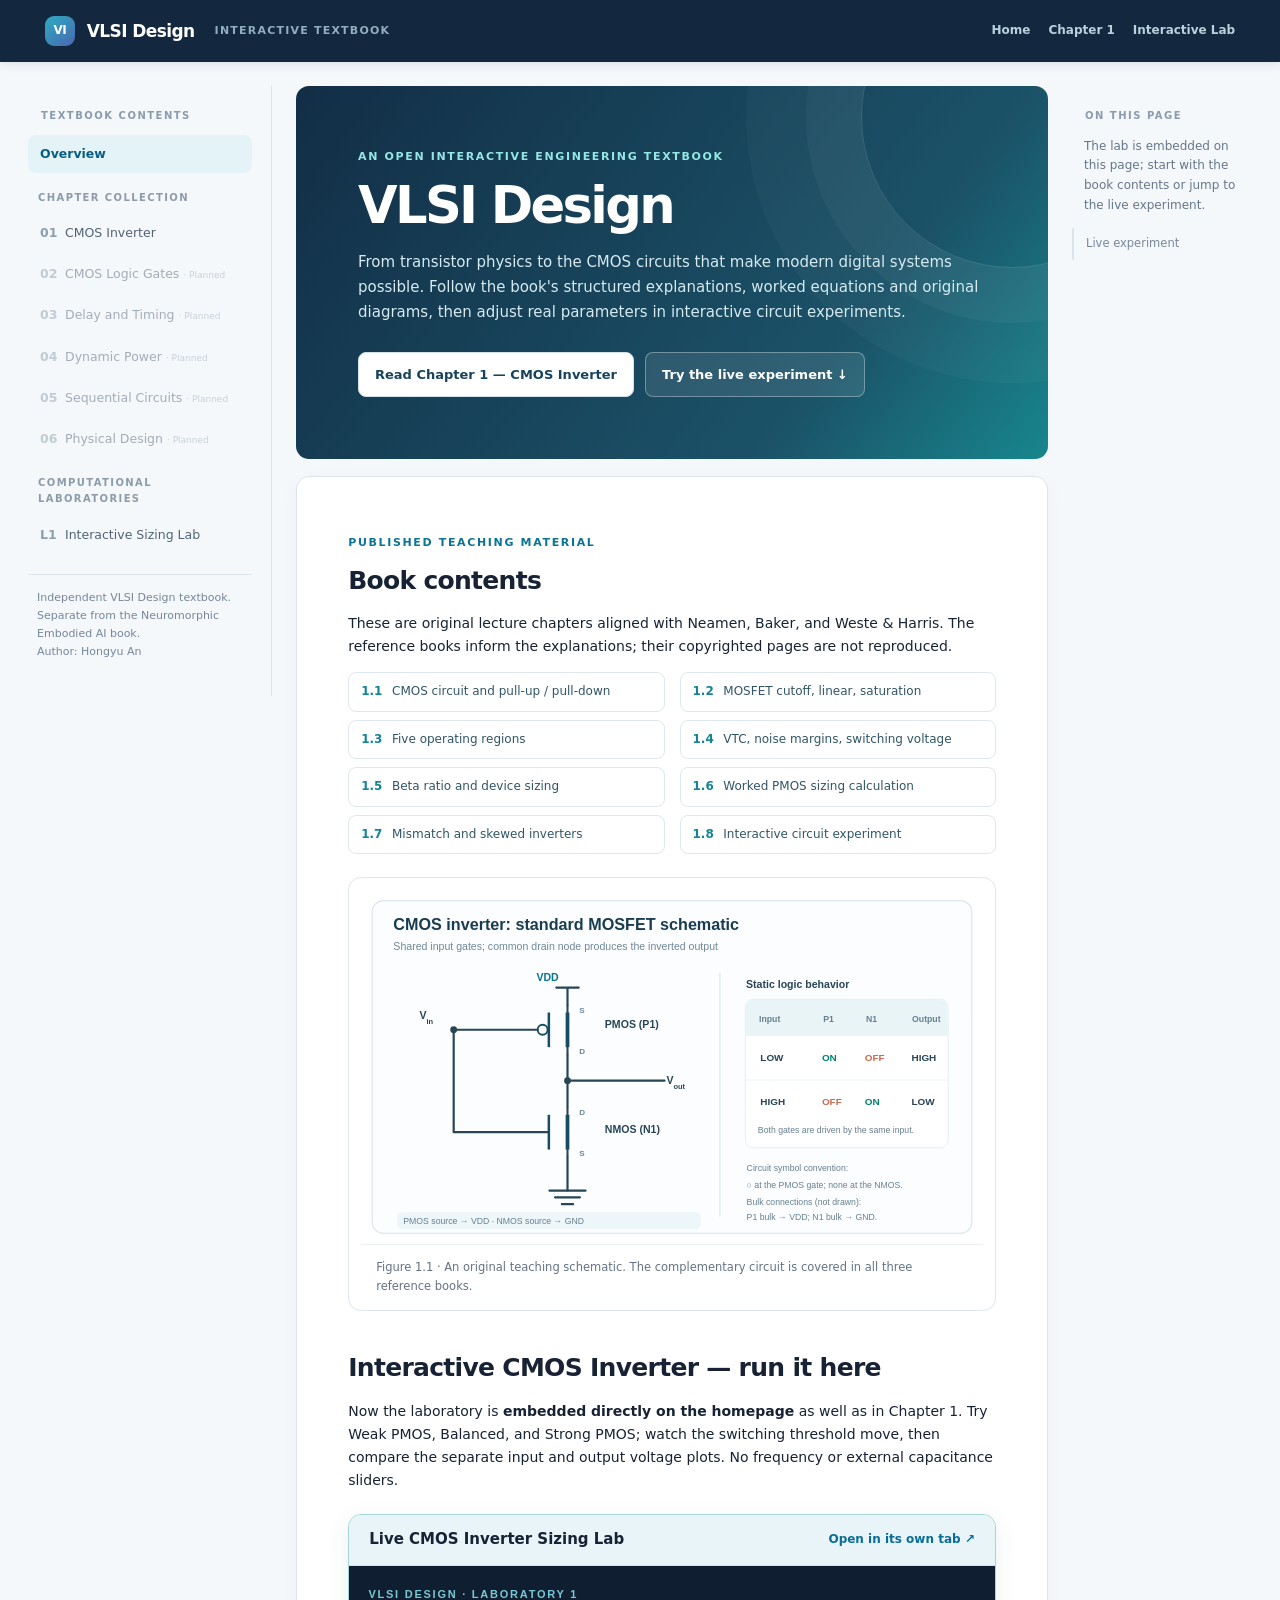
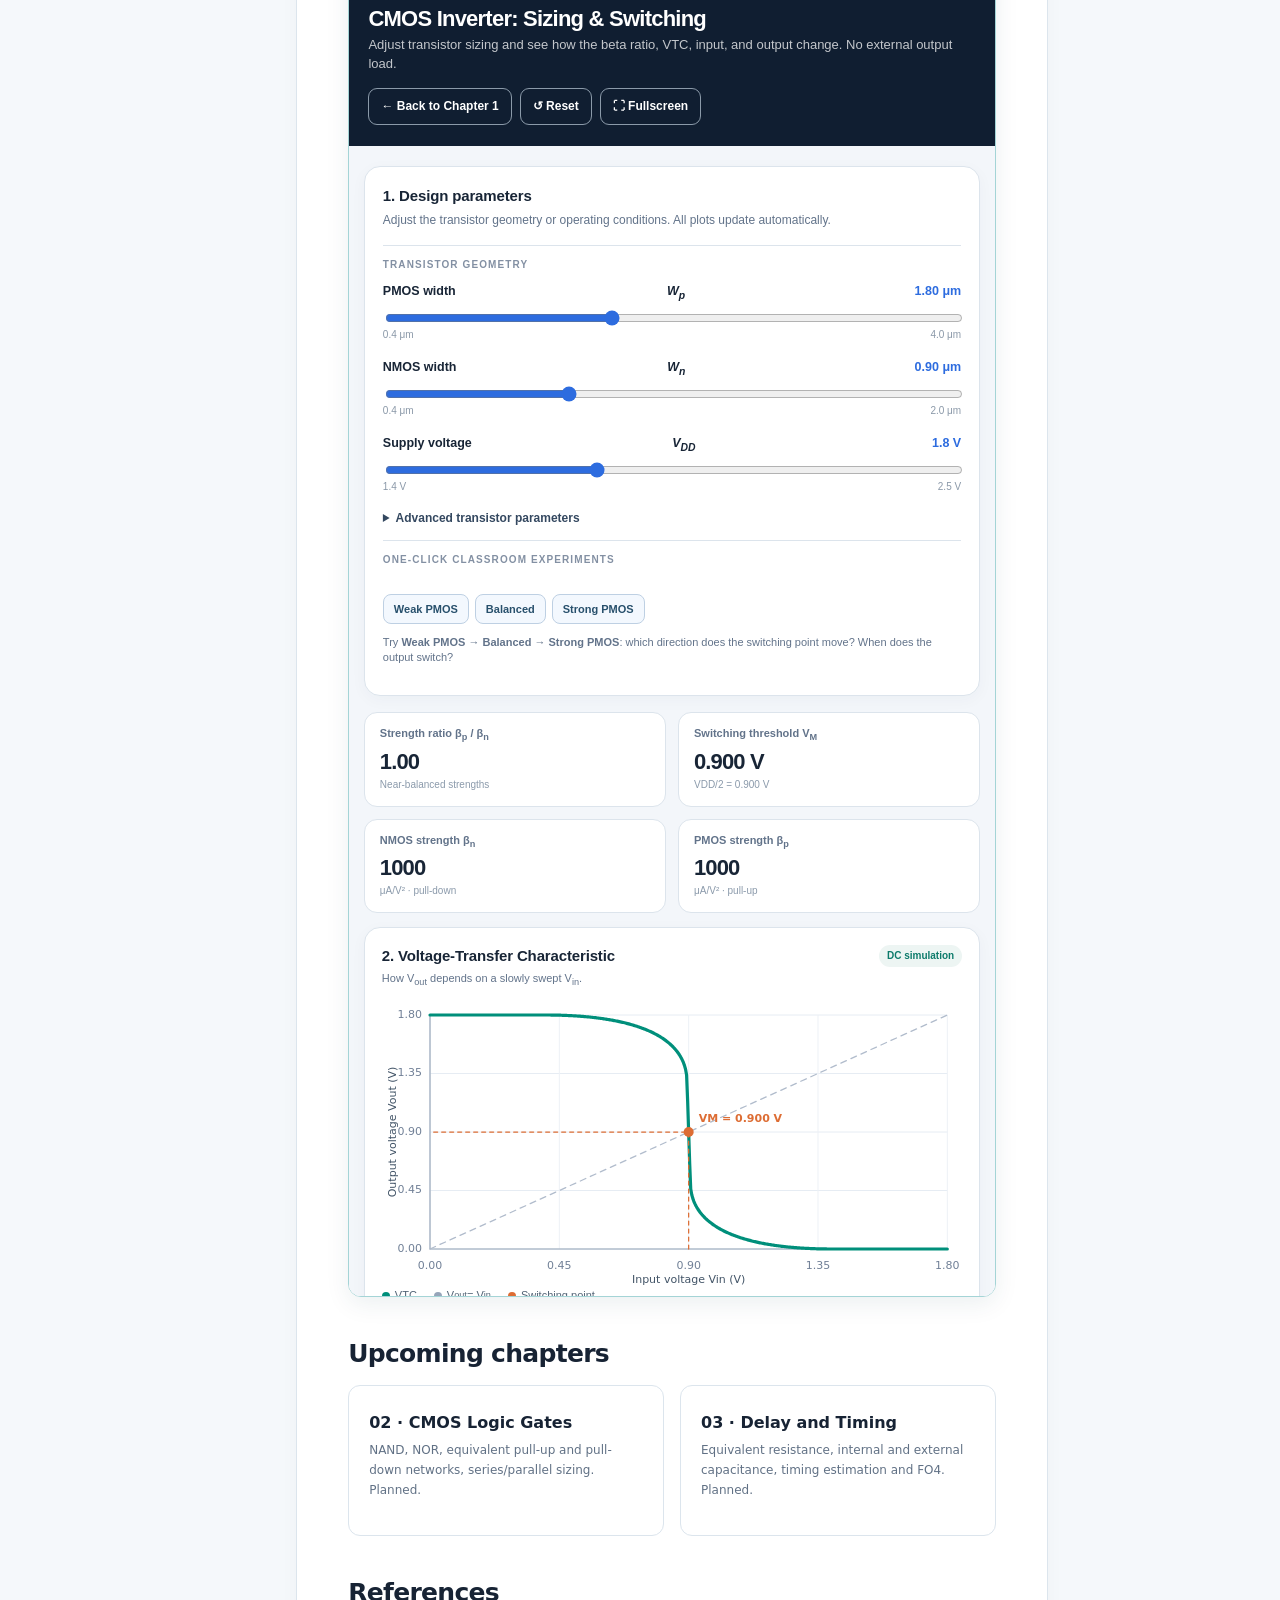
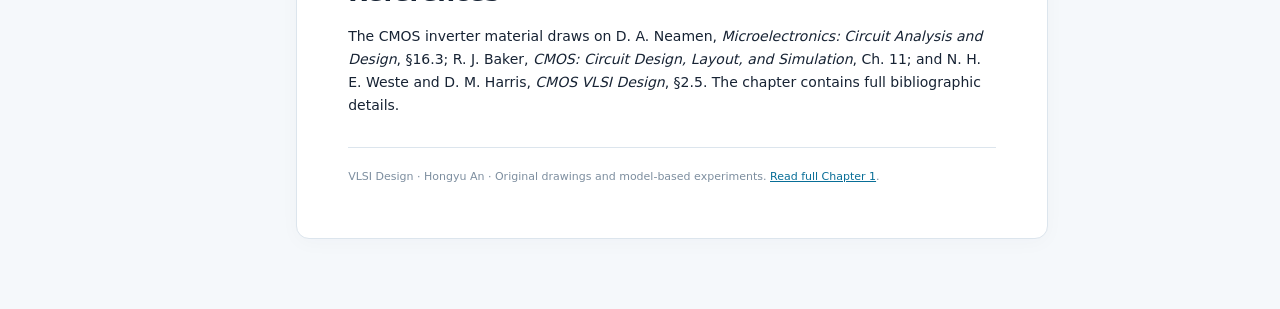
==== commit 89aa58eb: "Correct CMOS transistor symbols and pull-up/pull-down schematics; add regression tests" ====
--- a/index.html
+++ b/index.html
@@ -1,7 +1,7 @@
 <!doctype html><html lang="en"><head><meta charset="utf-8"><meta name="viewport" content="width=device-width, initial-scale=1"><meta name="description" content="VLSI Design: a free, interactive textbook by Hongyu An. CMOS inverter fundamentals, transistor sizing, VTC, and an interactive lab."><title>VLSI Design</title><link rel="stylesheet" href="assets/book.css"></head><body><header class="site-head"><a class="brand" href="index.html"><span class="logo">VI</span>VLSI Design</a><span class="strap">Interactive Textbook</span><nav class="topnav"><a href="index.html">Home</a><a href="chapters/01-cmos-inverter.html">Chapter 1</a><a href="labs/cmos-inverter.html">Interactive Lab</a></nav></header><div class="shell"><nav class="sidebar" aria-label="Book chapters"><div class="eyebrow">Textbook Contents</div><div class="book-nav"><a class="active" href="index.html">Overview</a><div class="nav-label">Chapter collection</div><a class="" href="chapters/01-cmos-inverter.html"><span class="nav-number">01</span>CMOS Inverter</a><a class="disabled" title="Planned chapter"><span class="nav-number">02</span>CMOS Logic Gates <span style="font-size:9px;color:#9ba8b7">· Planned</span></a><a class="disabled" title="Planned chapter"><span class="nav-number">03</span>Delay and Timing <span style="font-size:9px;color:#9ba8b7">· Planned</span></a><a class="disabled" title="Planned chapter"><span class="nav-number">04</span>Dynamic Power <span style="font-size:9px;color:#9ba8b7">· Planned</span></a><a class="disabled" title="Planned chapter"><span class="nav-number">05</span>Sequential Circuits <span style="font-size:9px;color:#9ba8b7">· Planned</span></a><a class="disabled" title="Planned chapter"><span class="nav-number">06</span>Physical Design <span style="font-size:9px;color:#9ba8b7">· Planned</span></a><div class="nav-label">Computational laboratories</div><a class="" href="labs/cmos-inverter.html"><span class="nav-number">L1</span>Interactive Sizing Lab</a></div><div class="side-note">Independent VLSI Design textbook. Separate from the Neuromorphic Embodied AI book.<br>Author: Hongyu An</div></nav><main class="content"><div class="hero"><div class="eyebrow">An open interactive engineering textbook</div><h1>VLSI Design</h1><p>From transistor physics to the CMOS circuits that make modern digital systems possible. Follow the book's structured explanations, worked equations and original diagrams, then adjust real parameters in interactive circuit experiments.</p><div class="hero-actions"><a class="link-button light" href="chapters/01-cmos-inverter.html">Read Chapter 1 — CMOS Inverter</a><a class="link-button soft" href="#live-lab">Try the live experiment ↓</a></div></div>
 <section class="paper" style="margin-top:17px"><span class="eyebrow">Published teaching material</span><h2 style="margin-top:10px">Book contents</h2><p>These are original lecture chapters aligned with Neamen, Baker, and Weste &amp; Harris. The reference books inform the explanations; their copyrighted pages are not reproduced.</p>
 <div class="contents-cards"><a class="subject-link" href="chapters/01-cmos-inverter.html#logic"><span>1.1</span> CMOS circuit and pull-up / pull-down</a><a class="subject-link" href="chapters/01-cmos-inverter.html#model"><span>1.2</span> MOSFET cutoff, linear, saturation</a><a class="subject-link" href="chapters/01-cmos-inverter.html#regions"><span>1.3</span> Five operating regions</a><a class="subject-link" href="chapters/01-cmos-inverter.html#vtc"><span>1.4</span> VTC, noise margins, switching voltage</a><a class="subject-link" href="chapters/01-cmos-inverter.html#sizing"><span>1.5</span> Beta ratio and device sizing</a><a class="subject-link" href="chapters/01-cmos-inverter.html#worked"><span>1.6</span> Worked PMOS sizing calculation</a><a class="subject-link" href="chapters/01-cmos-inverter.html#skew"><span>1.7</span> Mismatch and skewed inverters</a><a class="subject-link" href="chapters/01-cmos-inverter.html#lab"><span>1.8</span> Interactive circuit experiment</a></div>
-<figure class="textbook-figure"><img src="assets/figures/fig-1-cmos-schematic.svg" alt="Original CMOS inverter schematic with truth table" loading="eager"><figcaption>Figure 1.1 · An original teaching schematic. The complementary circuit is covered in all three reference books.</figcaption></figure>
+<figure class="textbook-figure"><img src="assets/figures/fig-1-cmos-schematic.svg?v=20261115-symbolfix" alt="Original CMOS inverter schematic with truth table" loading="eager"><figcaption>Figure 1.1 · An original teaching schematic. The complementary circuit is covered in all three reference books.</figcaption></figure>
 <h2 id="live-lab">Interactive CMOS Inverter — run it here</h2><p>Now the laboratory is <b>embedded directly on the homepage</b> as well as in Chapter 1. Try Weak PMOS, Balanced, and Strong PMOS; watch the switching threshold move, then compare the separate input and output voltage plots. No frequency or external capacitance sliders.</p>
 <div class="activity activity-expanded"><div class="activity-head"><h3>Live CMOS Inverter Sizing Lab</h3><a href="labs/cmos-inverter.html" target="_blank" rel="noopener">Open in its own tab ↗</a></div><iframe src="labs/cmos-inverter.html" loading="eager" title="Embedded live CMOS inverter lab" scrolling="yes" allowfullscreen></iframe></div>
 <h2>Upcoming chapters</h2><div class="columns"><div class="topic-card"><h3>02 · CMOS Logic Gates</h3><p>NAND, NOR, equivalent pull-up and pull-down networks, series/parallel sizing. Planned.</p></div><div class="topic-card"><h3>03 · Delay and Timing</h3><p>Equivalent resistance, internal and external capacitance, timing estimation and FO4. Planned.</p></div></div>
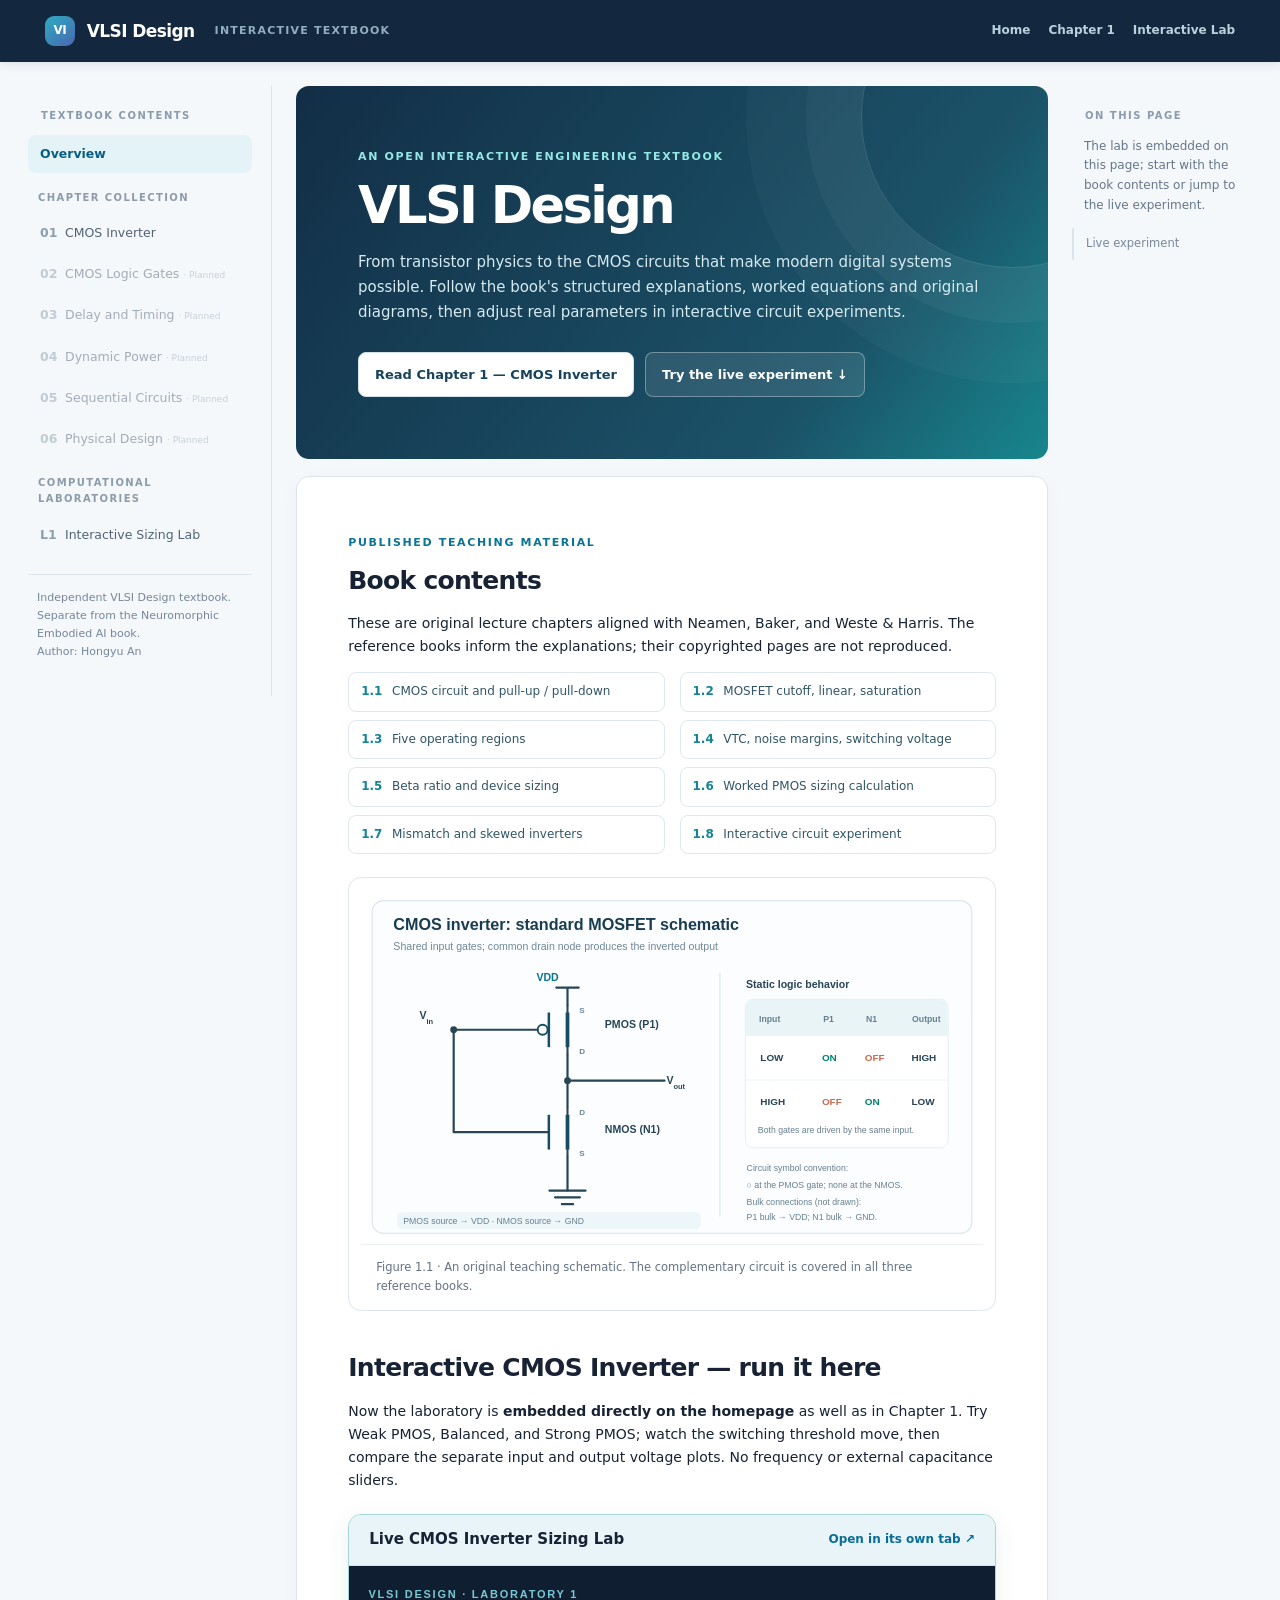
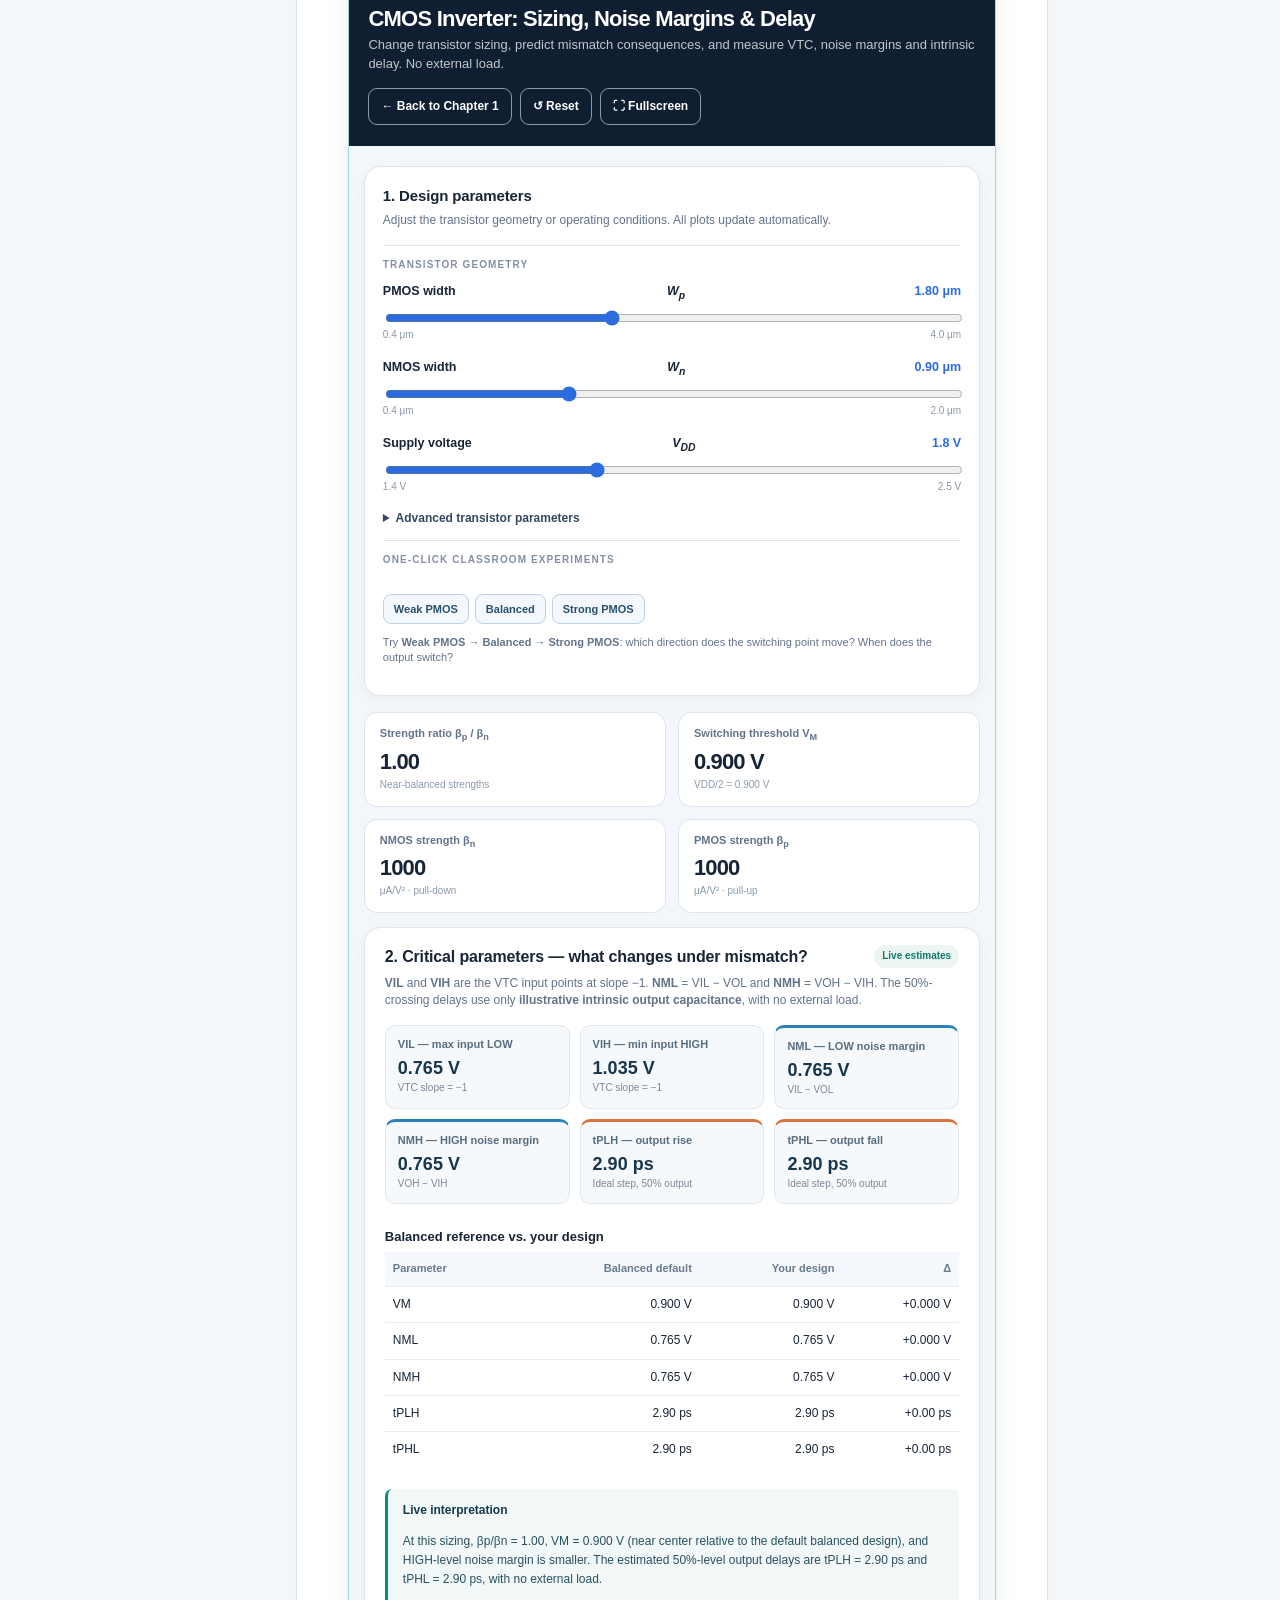
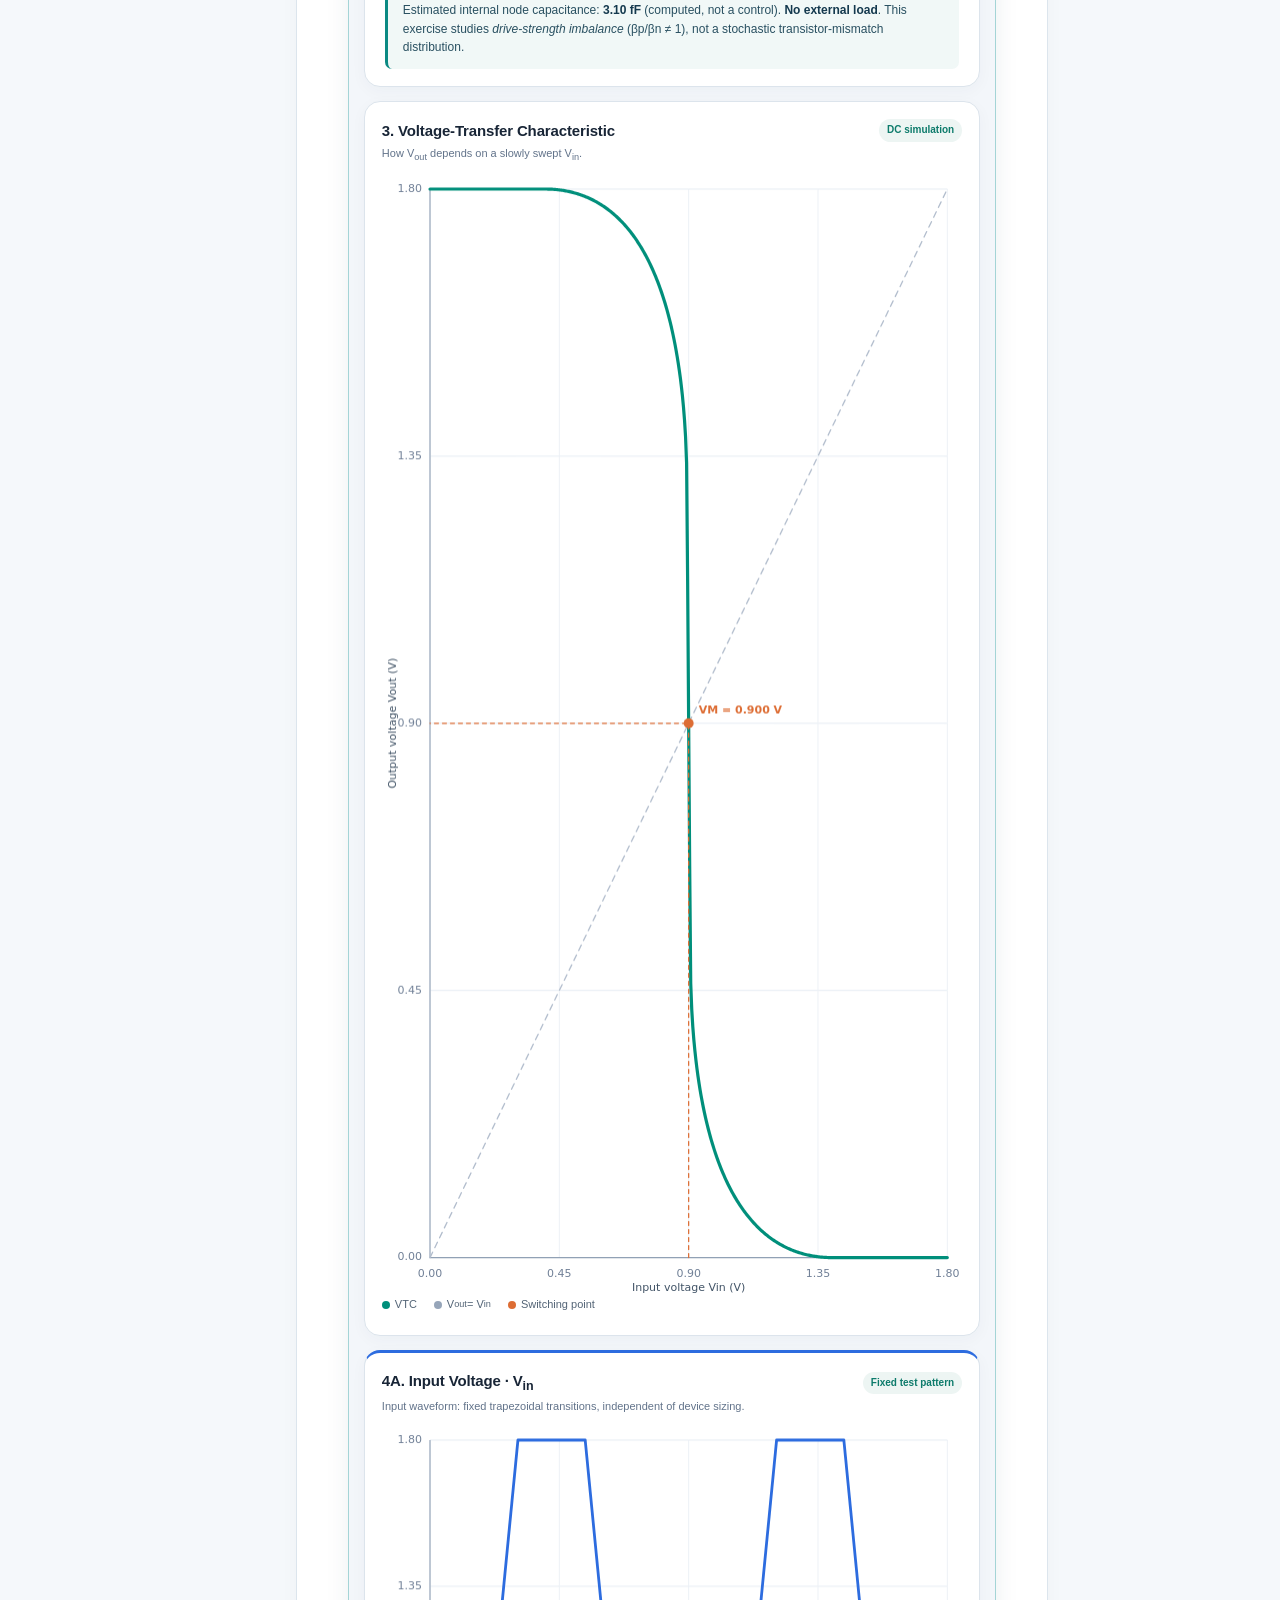
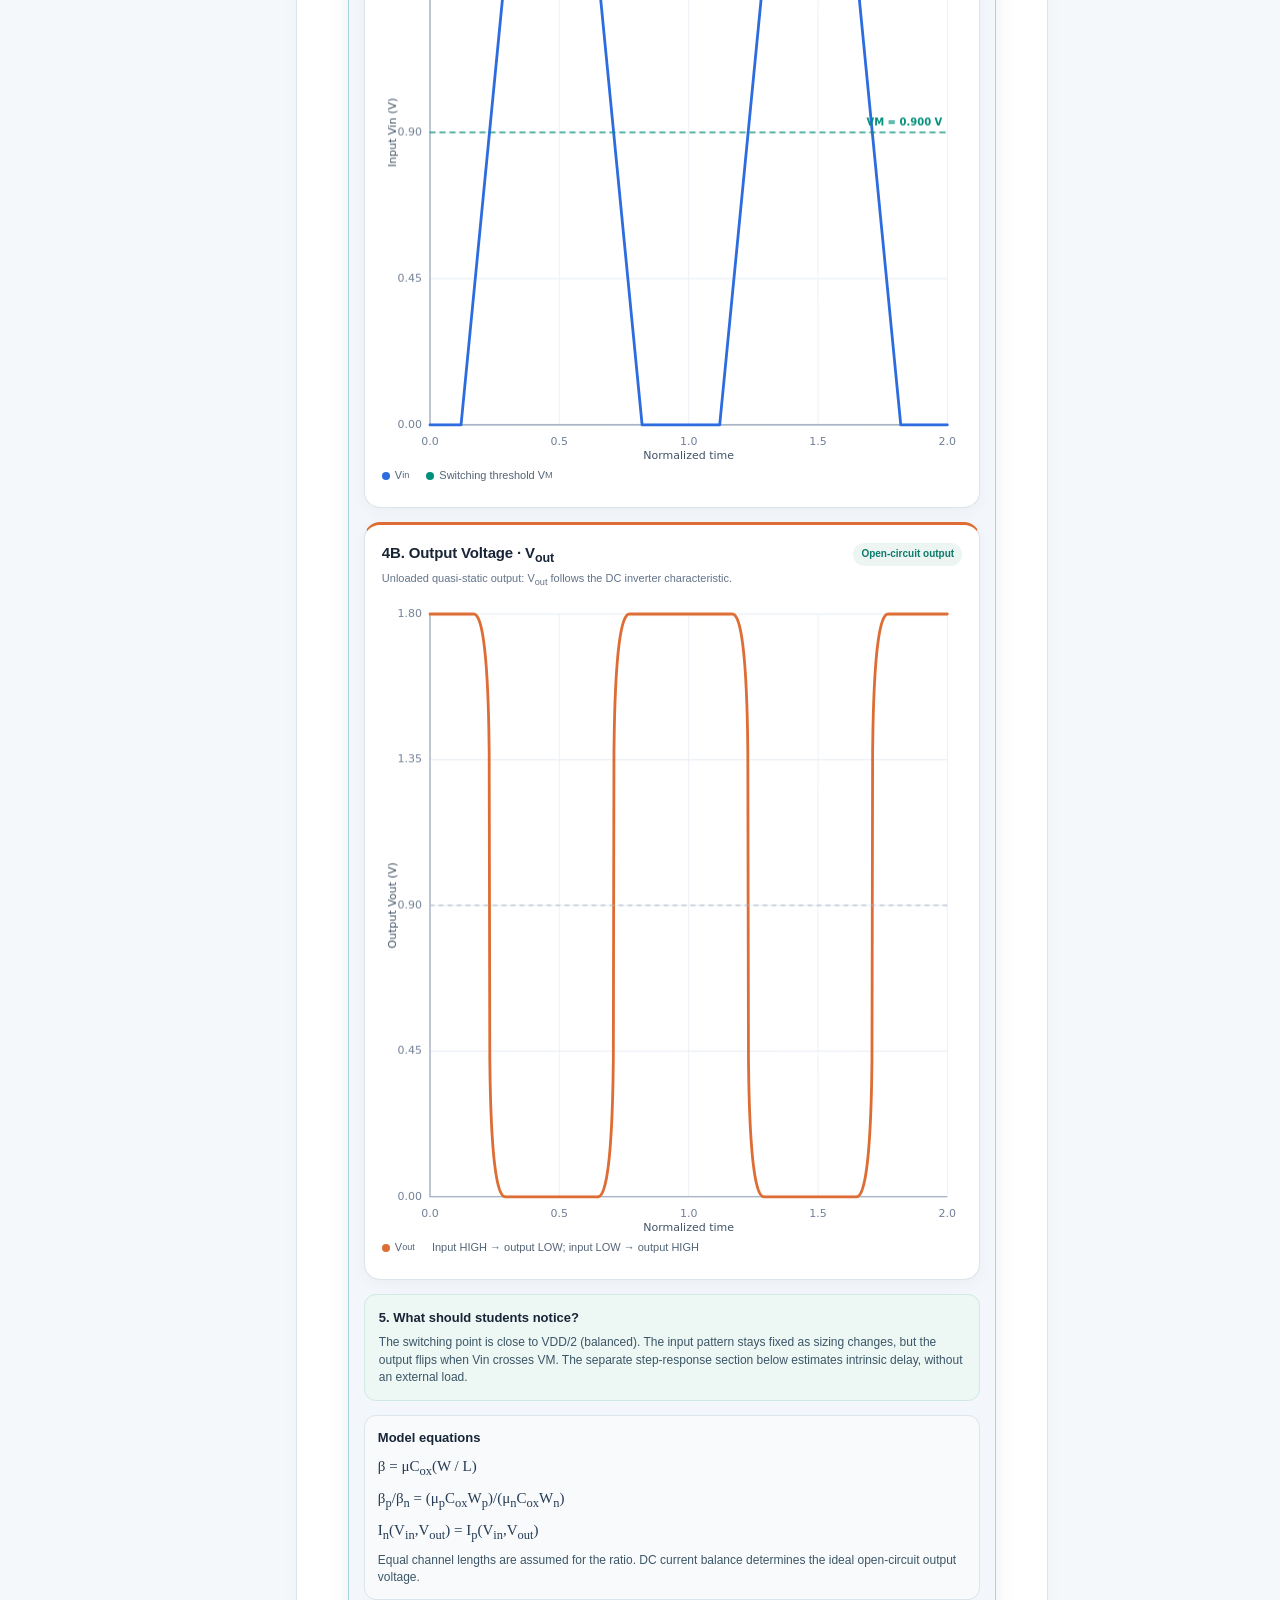
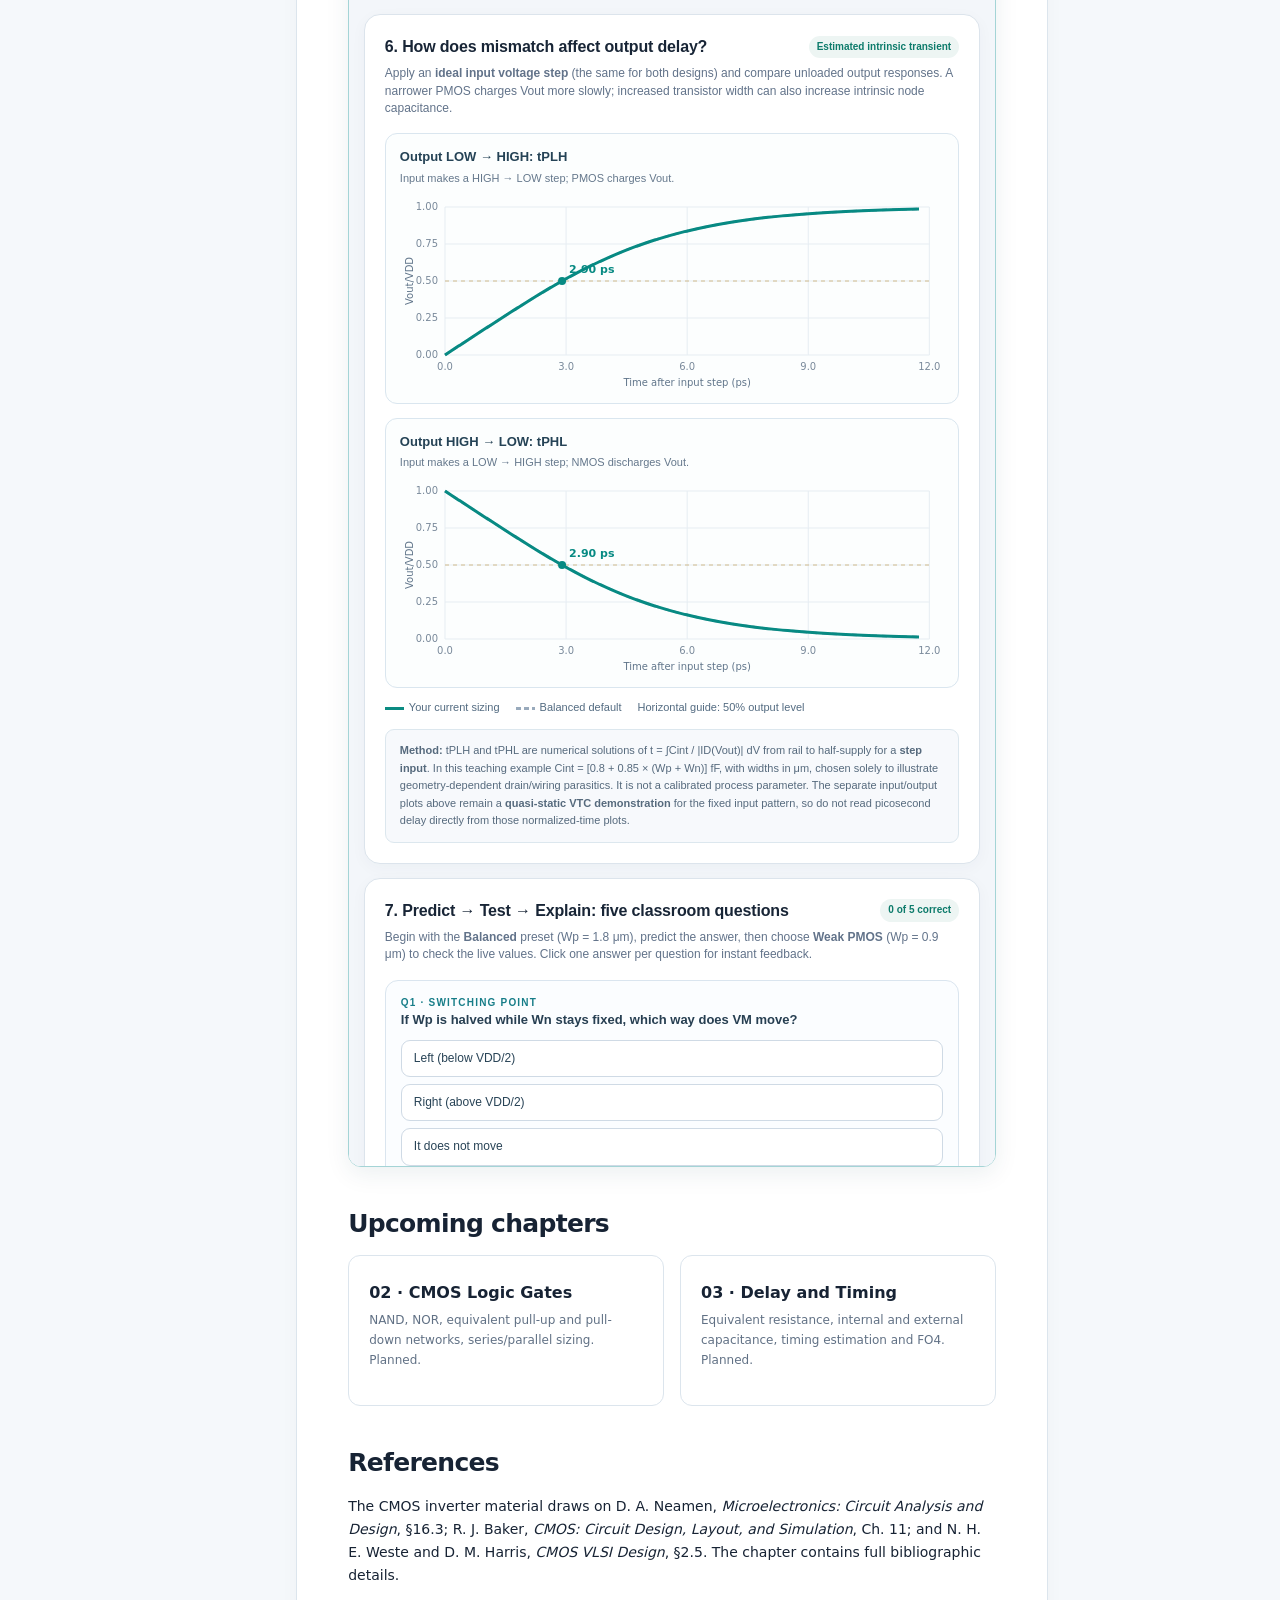
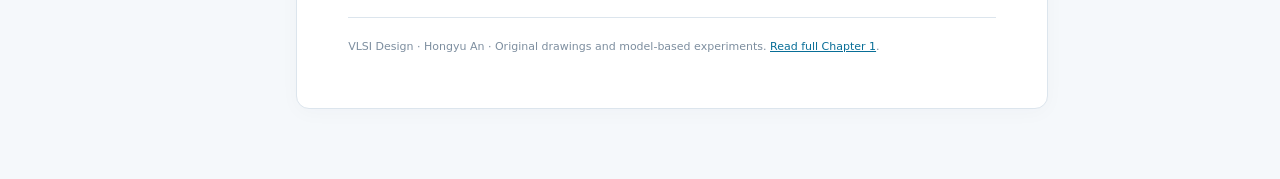
==== commit f48dd05c: "Teach inverter sizing mismatch with live noise margins, intrinsic delays, and five interactive quest" ====
--- a/index.html
+++ b/index.html
@@ -5,4 +5,15 @@
 <h2 id="live-lab">Interactive CMOS Inverter — run it here</h2><p>Now the laboratory is <b>embedded directly on the homepage</b> as well as in Chapter 1. Try Weak PMOS, Balanced, and Strong PMOS; watch the switching threshold move, then compare the separate input and output voltage plots. No frequency or external capacitance sliders.</p>
 <div class="activity activity-expanded"><div class="activity-head"><h3>Live CMOS Inverter Sizing Lab</h3><a href="labs/cmos-inverter.html" target="_blank" rel="noopener">Open in its own tab ↗</a></div><iframe src="labs/cmos-inverter.html" loading="eager" title="Embedded live CMOS inverter lab" scrolling="yes" allowfullscreen></iframe></div>
 <h2>Upcoming chapters</h2><div class="columns"><div class="topic-card"><h3>02 · CMOS Logic Gates</h3><p>NAND, NOR, equivalent pull-up and pull-down networks, series/parallel sizing. Planned.</p></div><div class="topic-card"><h3>03 · Delay and Timing</h3><p>Equivalent resistance, internal and external capacitance, timing estimation and FO4. Planned.</p></div></div>
-<h2>References</h2><p>The CMOS inverter material draws on D. A. Neamen, <i>Microelectronics: Circuit Analysis and Design</i>, §16.3; R. J. Baker, <i>CMOS: Circuit Design, Layout, and Simulation</i>, Ch. 11; and N. H. E. Weste and D. M. Harris, <i>CMOS VLSI Design</i>, §2.5. The chapter contains full bibliographic details.</p><div class="footer">VLSI Design · Hongyu An · Original drawings and model-based experiments. <a href="chapters/01-cmos-inverter.html">Read full Chapter 1</a>.</div></section></main><aside class="page-toc"><div class="eyebrow">On this page</div><p class="muted" style="font-size:12px;padding-left:12px">The lab is embedded on this page; start with the book contents or jump to the live experiment.</p><a href="#live-lab">Live experiment</a></aside></div></body></html>+<h2>References</h2><p>The CMOS inverter material draws on D. A. Neamen, <i>Microelectronics: Circuit Analysis and Design</i>, §16.3; R. J. Baker, <i>CMOS: Circuit Design, Layout, and Simulation</i>, Ch. 11; and N. H. E. Weste and D. M. Harris, <i>CMOS VLSI Design</i>, §2.5. The chapter contains full bibliographic details.</p><div class="footer">VLSI Design · Hongyu An · Original drawings and model-based experiments. <a href="chapters/01-cmos-inverter.html">Read full Chapter 1</a>.</div></section></main><aside class="page-toc"><div class="eyebrow">On this page</div><p class="muted" style="font-size:12px;padding-left:12px">The lab is embedded on this page; start with the book contents or jump to the live experiment.</p><a href="#live-lab">Live experiment</a></aside></div><script>
+// The embedded lab grows when its interactive measurement and quiz panels expand.
+window.addEventListener('message', function (event) {
+  if (event.origin !== window.location.origin || !event.data || event.data.type !== 'vlsi-lab-height') return;
+  document.querySelectorAll('iframe[src*="cmos-inverter.html"]').forEach(function (frame) {
+    if (event.source !== frame.contentWindow) return;
+    var height = Number(event.data.height);
+    if (Number.isFinite(height)) frame.style.height = Math.min(6000, Math.max(1000, height + 28)) + 'px';
+  });
+});
+</script>
+</body></html>
--- a/assets/book.css
+++ b/assets/book.css
@@ -19,3 +19,6 @@
 .activity-expanded{border-color:#a4d4d6;box-shadow:0 7px 25px #123c4b14}.activity-expanded iframe{height:1330px;min-height:900px}.activity-head{flex-wrap:wrap;gap:9px}.lab-tasks{background:#f0f7fa;border:1px solid #d7e7ef;border-radius:12px;padding:14px 20px}.lab-tasks h3{margin:2px 0 9px}.lab-tasks ol{margin:0;padding-left:20px}.questions details{border:1px solid #dce7ee;border-radius:8px;background:#fcfdfe;margin:8px 0;padding:12px 17px}.questions summary{cursor:pointer;font-size:13.5px}.questions details p{margin:12px 0 2px;color:#4b6275}.nav-lab{background:#147d90;border-radius:6px;padding:6px 12px;color:white!important}
 @media(min-width:1400px){.activity-expanded iframe{height:1130px}}
 @media(max-width:1100px){.activity-expanded iframe{height:1740px}}@media(max-width:750px){.toc-grid,.contents-cards{grid-template-columns:1fr}.activity-expanded iframe{height:2280px}.action-strip{flex-direction:column;align-items:flex-start}.answer-row{flex-direction:column;align-items:flex-start;font-size:17px}.answer-row strong{font-size:22px}.textbook-figure{padding:4px 4px 0}.study-table{display:block;overflow-x:auto;white-space:nowrap}}
+
+/* Fallback when the child lab cannot report its content height; JS resizes dynamically. */
+.activity iframe,.activity-expanded iframe{min-height:1600px}
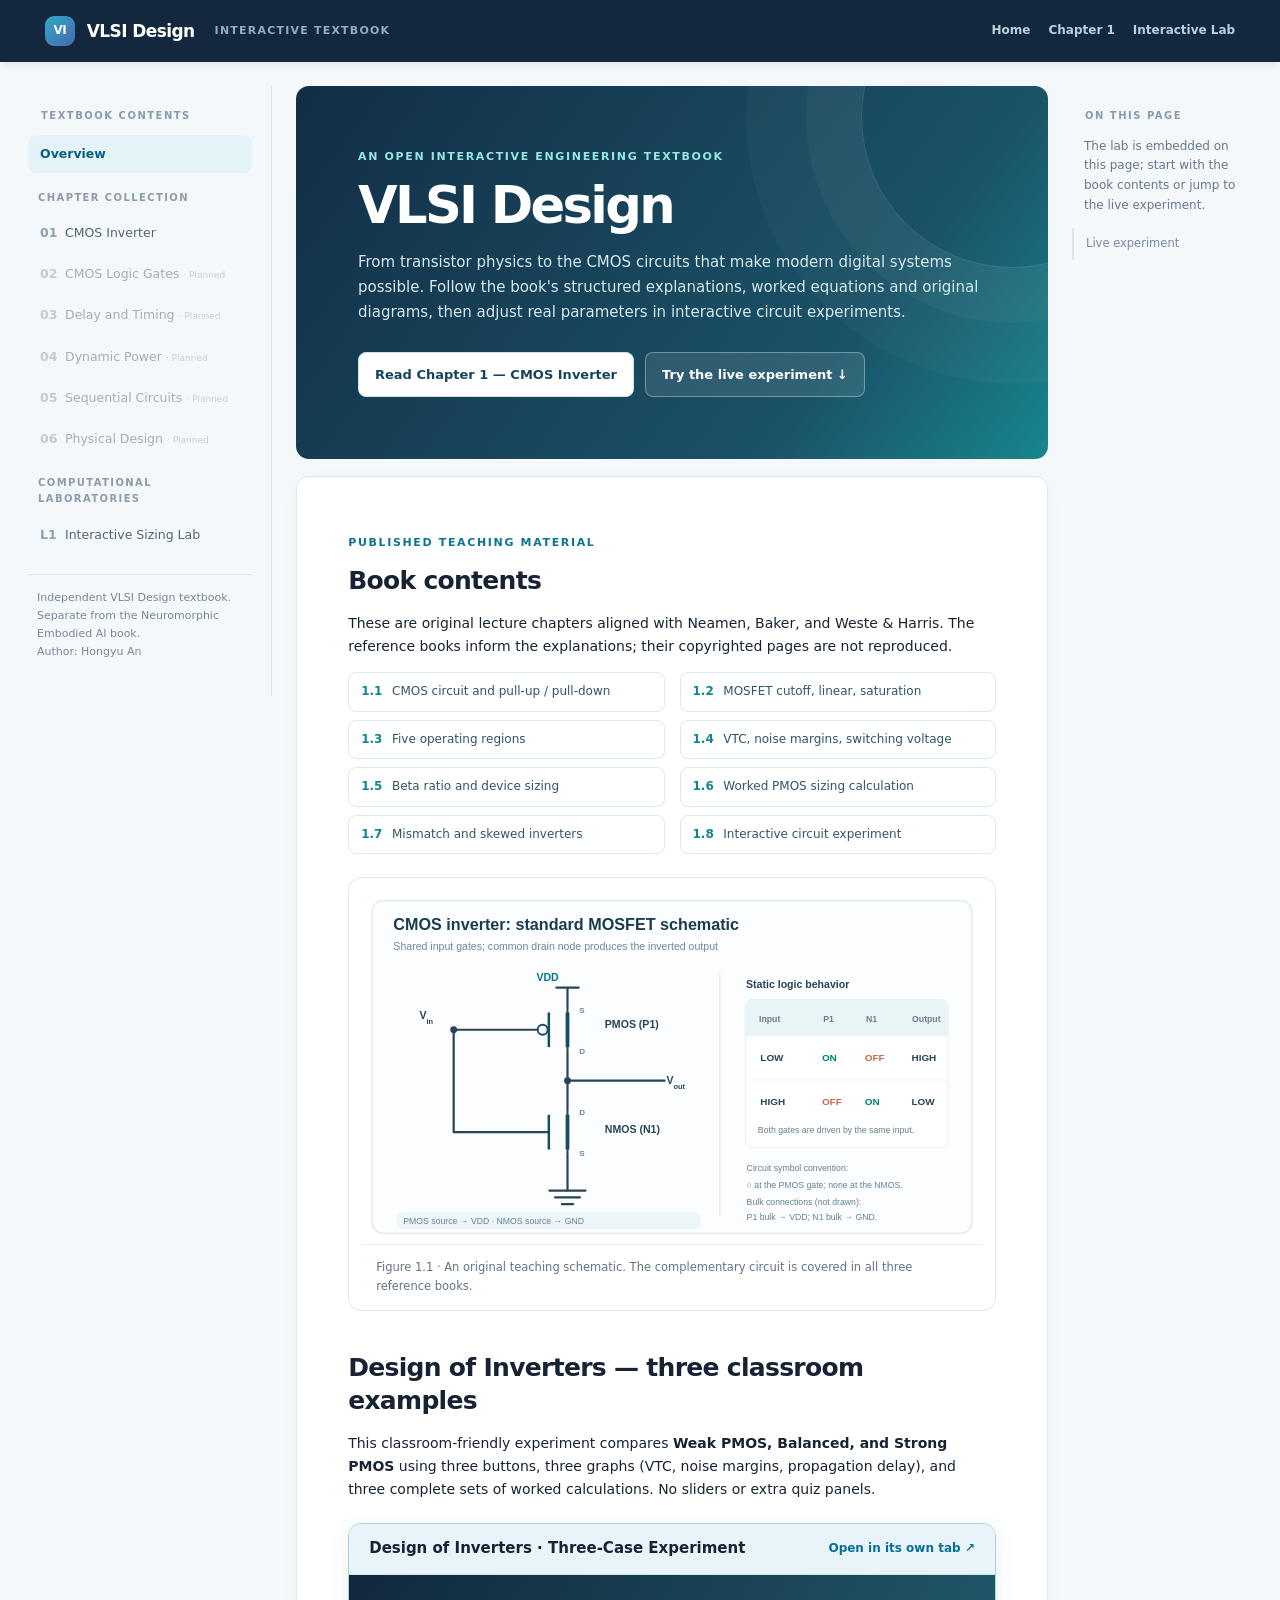
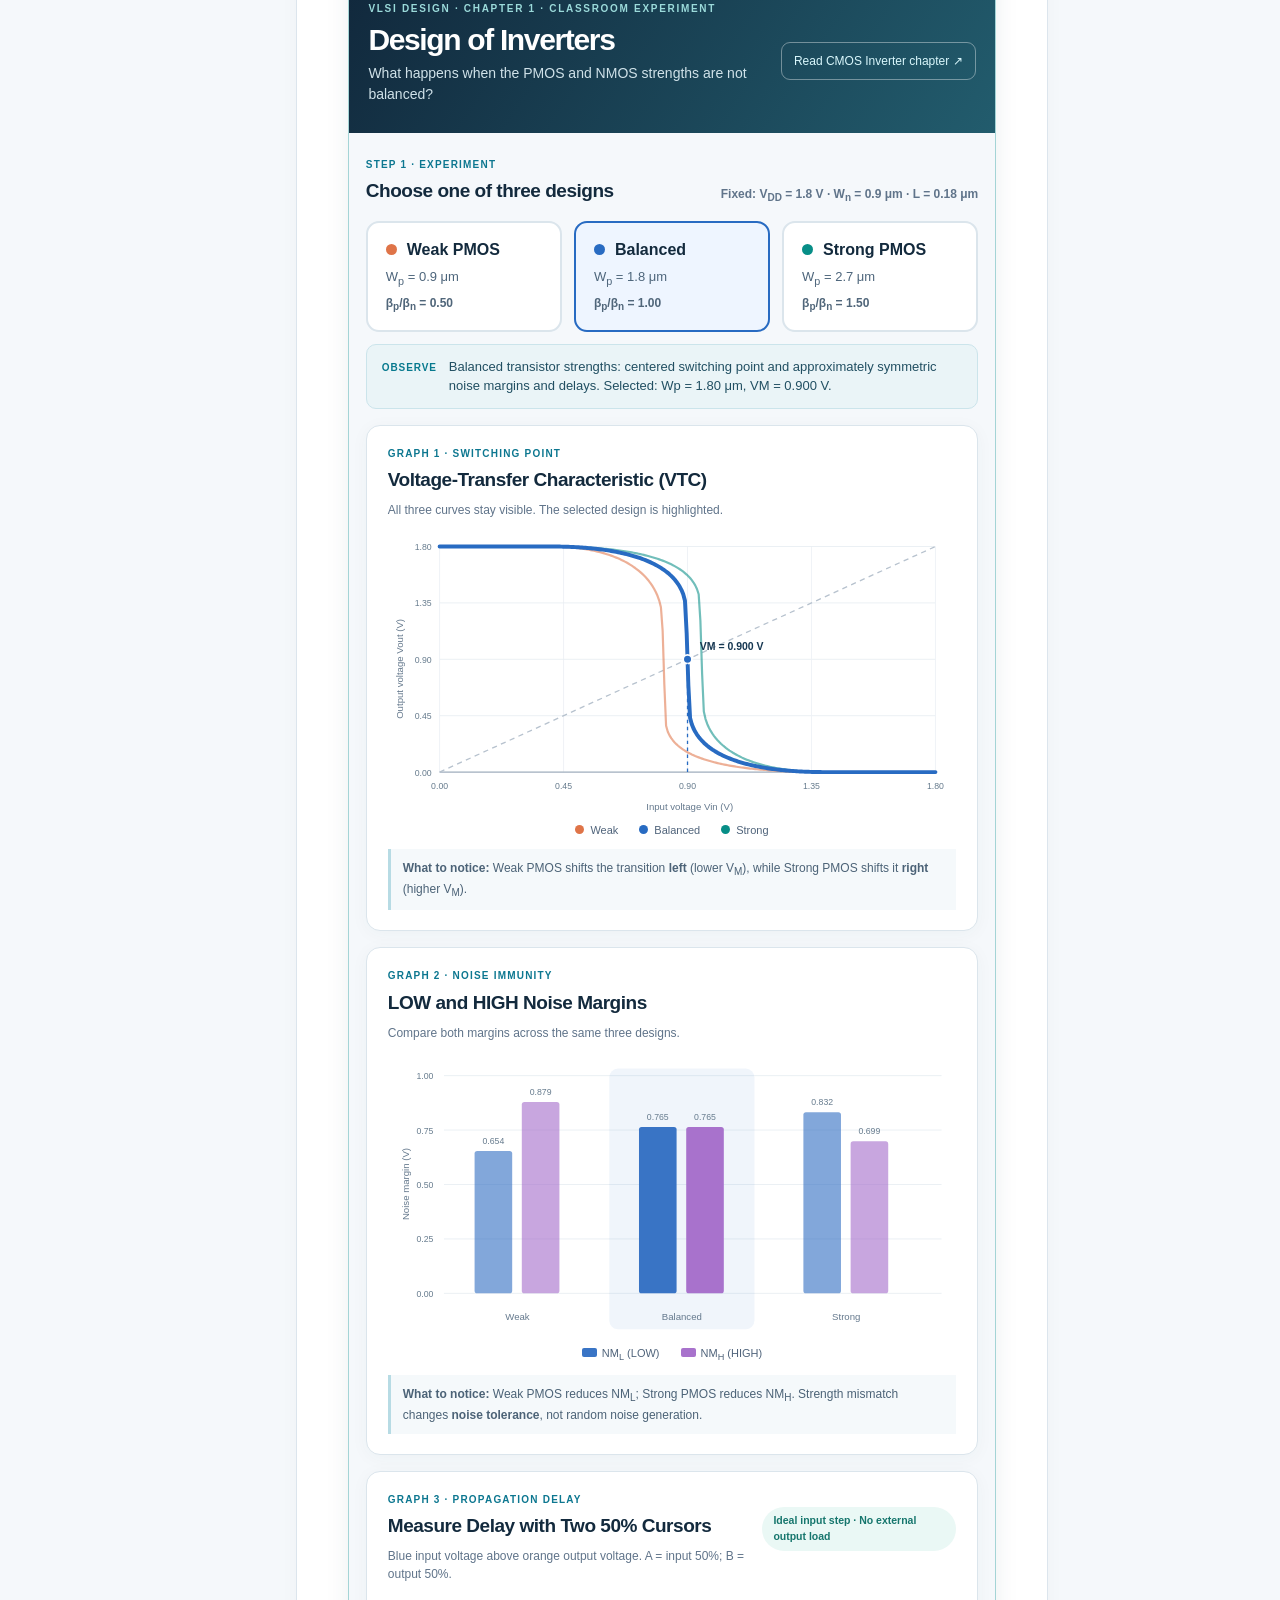
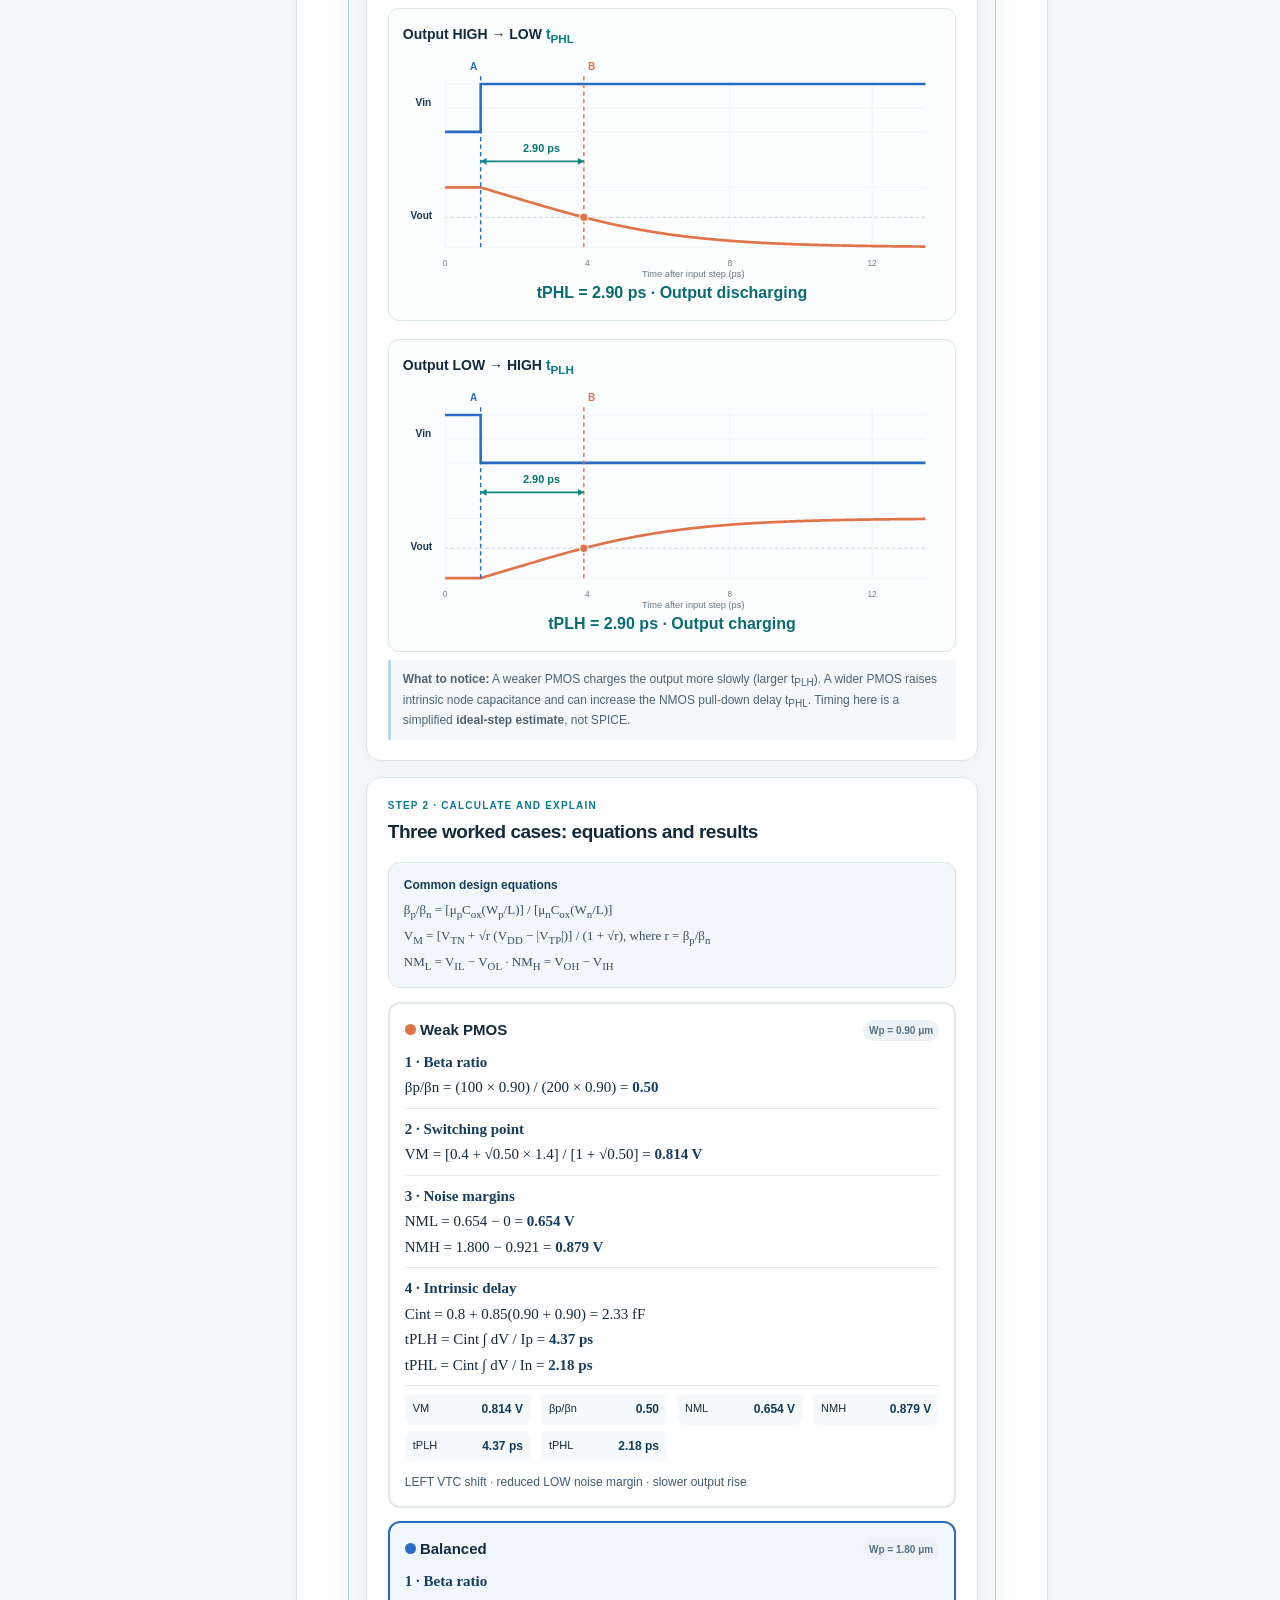
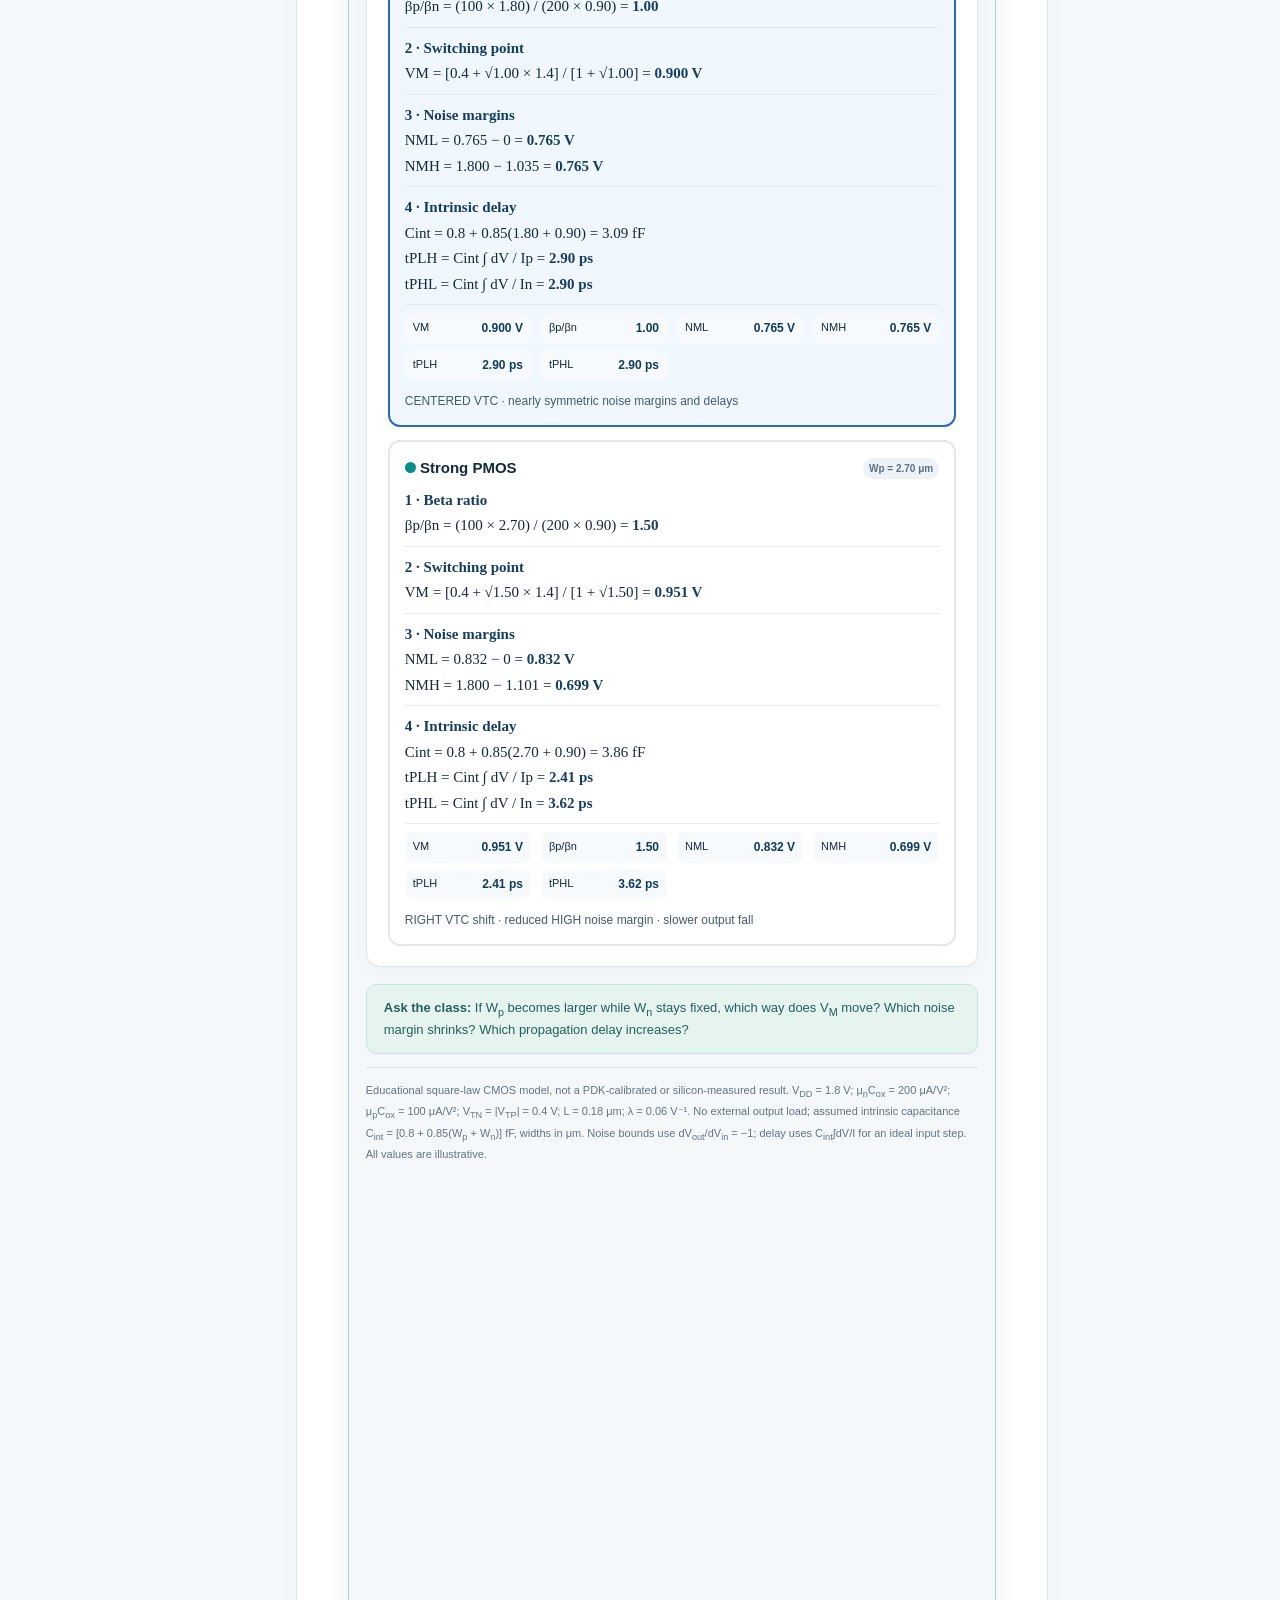
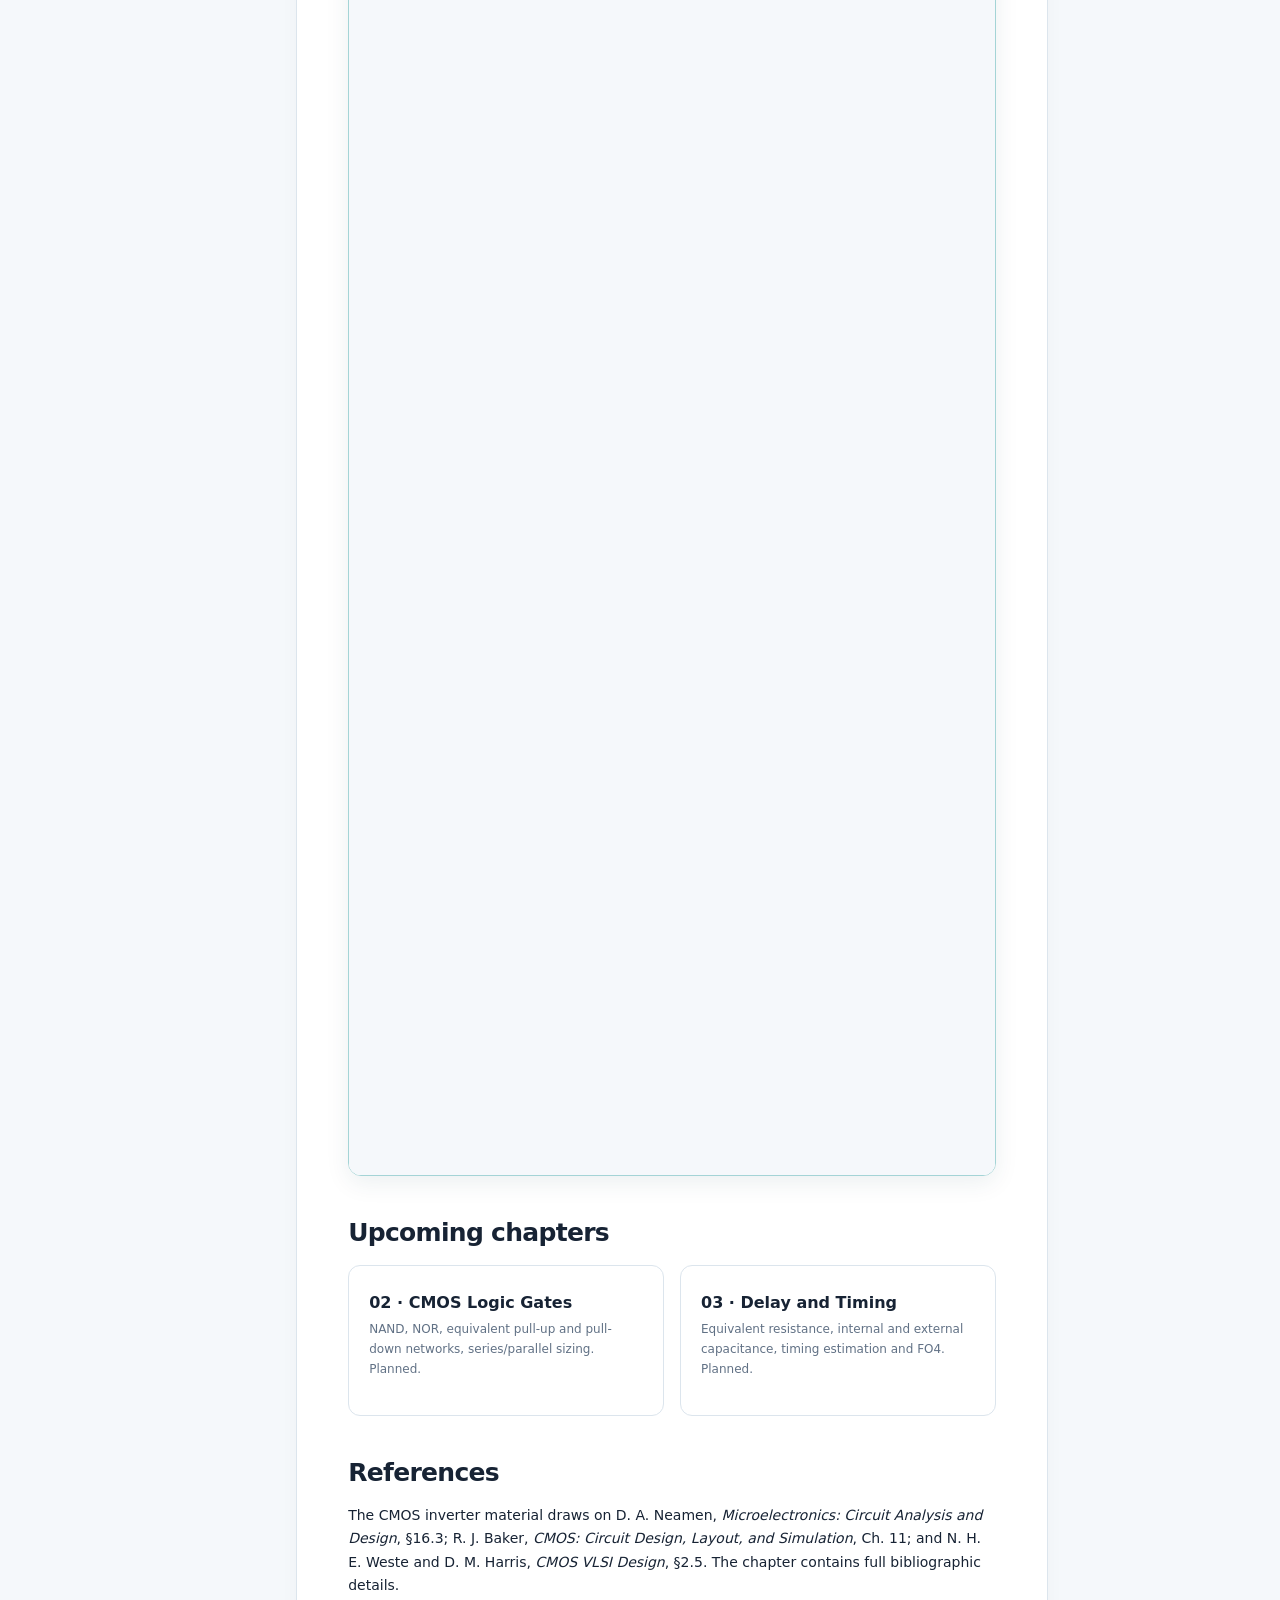
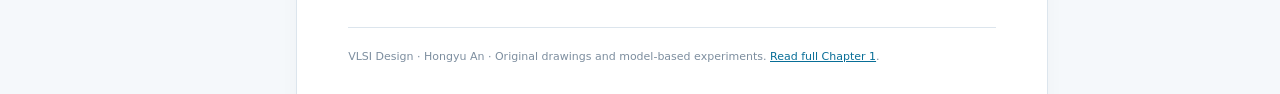
==== commit 5856aed7: "Simplify inverter design lab to three presets, three plots, and worked case equations" ====
--- a/index.html
+++ b/index.html
@@ -2,8 +2,8 @@
 <section class="paper" style="margin-top:17px"><span class="eyebrow">Published teaching material</span><h2 style="margin-top:10px">Book contents</h2><p>These are original lecture chapters aligned with Neamen, Baker, and Weste &amp; Harris. The reference books inform the explanations; their copyrighted pages are not reproduced.</p>
 <div class="contents-cards"><a class="subject-link" href="chapters/01-cmos-inverter.html#logic"><span>1.1</span> CMOS circuit and pull-up / pull-down</a><a class="subject-link" href="chapters/01-cmos-inverter.html#model"><span>1.2</span> MOSFET cutoff, linear, saturation</a><a class="subject-link" href="chapters/01-cmos-inverter.html#regions"><span>1.3</span> Five operating regions</a><a class="subject-link" href="chapters/01-cmos-inverter.html#vtc"><span>1.4</span> VTC, noise margins, switching voltage</a><a class="subject-link" href="chapters/01-cmos-inverter.html#sizing"><span>1.5</span> Beta ratio and device sizing</a><a class="subject-link" href="chapters/01-cmos-inverter.html#worked"><span>1.6</span> Worked PMOS sizing calculation</a><a class="subject-link" href="chapters/01-cmos-inverter.html#skew"><span>1.7</span> Mismatch and skewed inverters</a><a class="subject-link" href="chapters/01-cmos-inverter.html#lab"><span>1.8</span> Interactive circuit experiment</a></div>
 <figure class="textbook-figure"><img src="assets/figures/fig-1-cmos-schematic.svg?v=20261115-symbolfix" alt="Original CMOS inverter schematic with truth table" loading="eager"><figcaption>Figure 1.1 · An original teaching schematic. The complementary circuit is covered in all three reference books.</figcaption></figure>
-<h2 id="live-lab">Interactive CMOS Inverter — run it here</h2><p>Now the laboratory is <b>embedded directly on the homepage</b> as well as in Chapter 1. Try Weak PMOS, Balanced, and Strong PMOS; watch the switching threshold move, then compare the separate input and output voltage plots. No frequency or external capacitance sliders.</p>
-<div class="activity activity-expanded"><div class="activity-head"><h3>Live CMOS Inverter Sizing Lab</h3><a href="labs/cmos-inverter.html" target="_blank" rel="noopener">Open in its own tab ↗</a></div><iframe src="labs/cmos-inverter.html" loading="eager" title="Embedded live CMOS inverter lab" scrolling="yes" allowfullscreen></iframe></div>
+<h2 id="live-lab">Design of Inverters — three classroom examples</h2><p>This classroom-friendly experiment compares <b>Weak PMOS, Balanced, and Strong PMOS</b> using three buttons, three graphs (VTC, noise margins, propagation delay), and three complete sets of worked calculations. No sliders or extra quiz panels.</p>
+<div class="activity activity-expanded"><div class="activity-head"><h3>Design of Inverters · Three-Case Experiment</h3><a href="labs/cmos-inverter.html" target="_blank" rel="noopener">Open in its own tab ↗</a></div><iframe src="labs/cmos-inverter.html" loading="eager" title="Embedded live CMOS inverter lab" scrolling="yes" allowfullscreen></iframe></div>
 <h2>Upcoming chapters</h2><div class="columns"><div class="topic-card"><h3>02 · CMOS Logic Gates</h3><p>NAND, NOR, equivalent pull-up and pull-down networks, series/parallel sizing. Planned.</p></div><div class="topic-card"><h3>03 · Delay and Timing</h3><p>Equivalent resistance, internal and external capacitance, timing estimation and FO4. Planned.</p></div></div>
 <h2>References</h2><p>The CMOS inverter material draws on D. A. Neamen, <i>Microelectronics: Circuit Analysis and Design</i>, §16.3; R. J. Baker, <i>CMOS: Circuit Design, Layout, and Simulation</i>, Ch. 11; and N. H. E. Weste and D. M. Harris, <i>CMOS VLSI Design</i>, §2.5. The chapter contains full bibliographic details.</p><div class="footer">VLSI Design · Hongyu An · Original drawings and model-based experiments. <a href="chapters/01-cmos-inverter.html">Read full Chapter 1</a>.</div></section></main><aside class="page-toc"><div class="eyebrow">On this page</div><p class="muted" style="font-size:12px;padding-left:12px">The lab is embedded on this page; start with the book contents or jump to the live experiment.</p><a href="#live-lab">Live experiment</a></aside></div><script>
 // The embedded lab grows when its interactive measurement and quiz panels expand.
